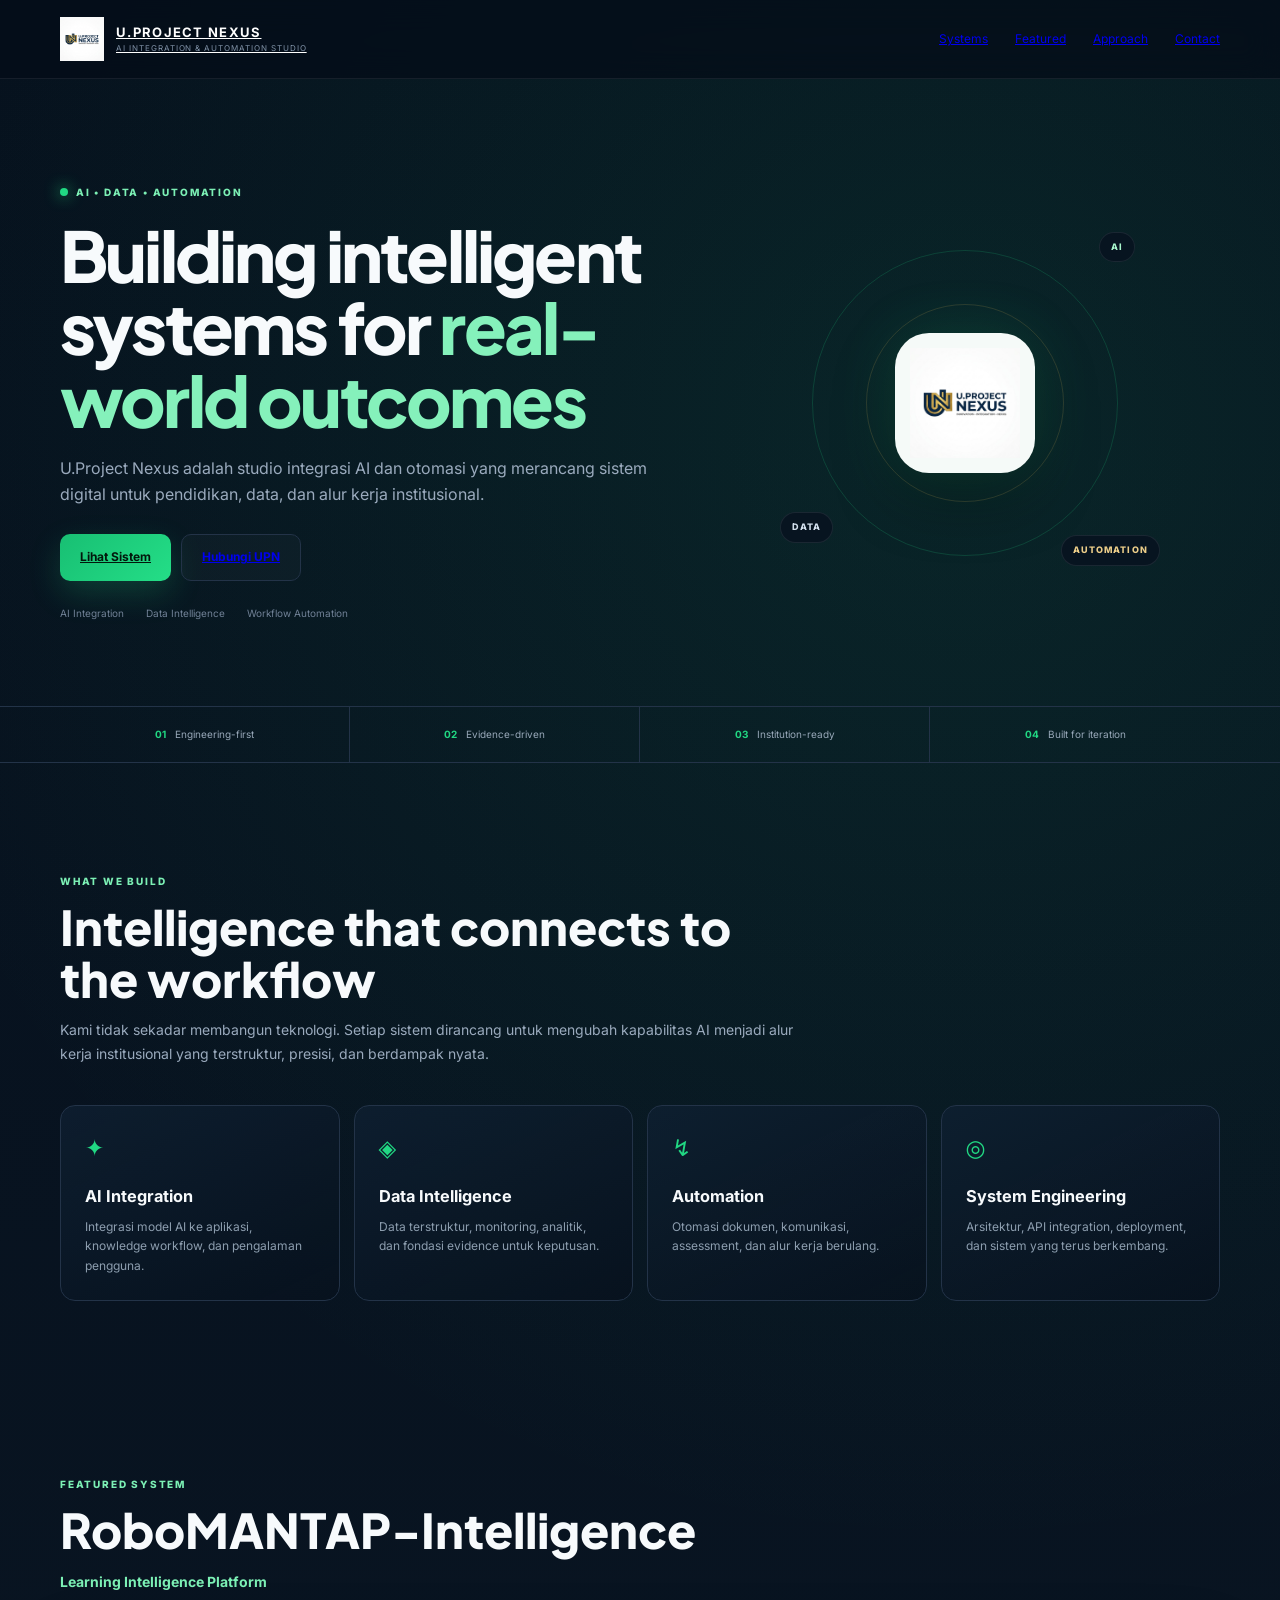
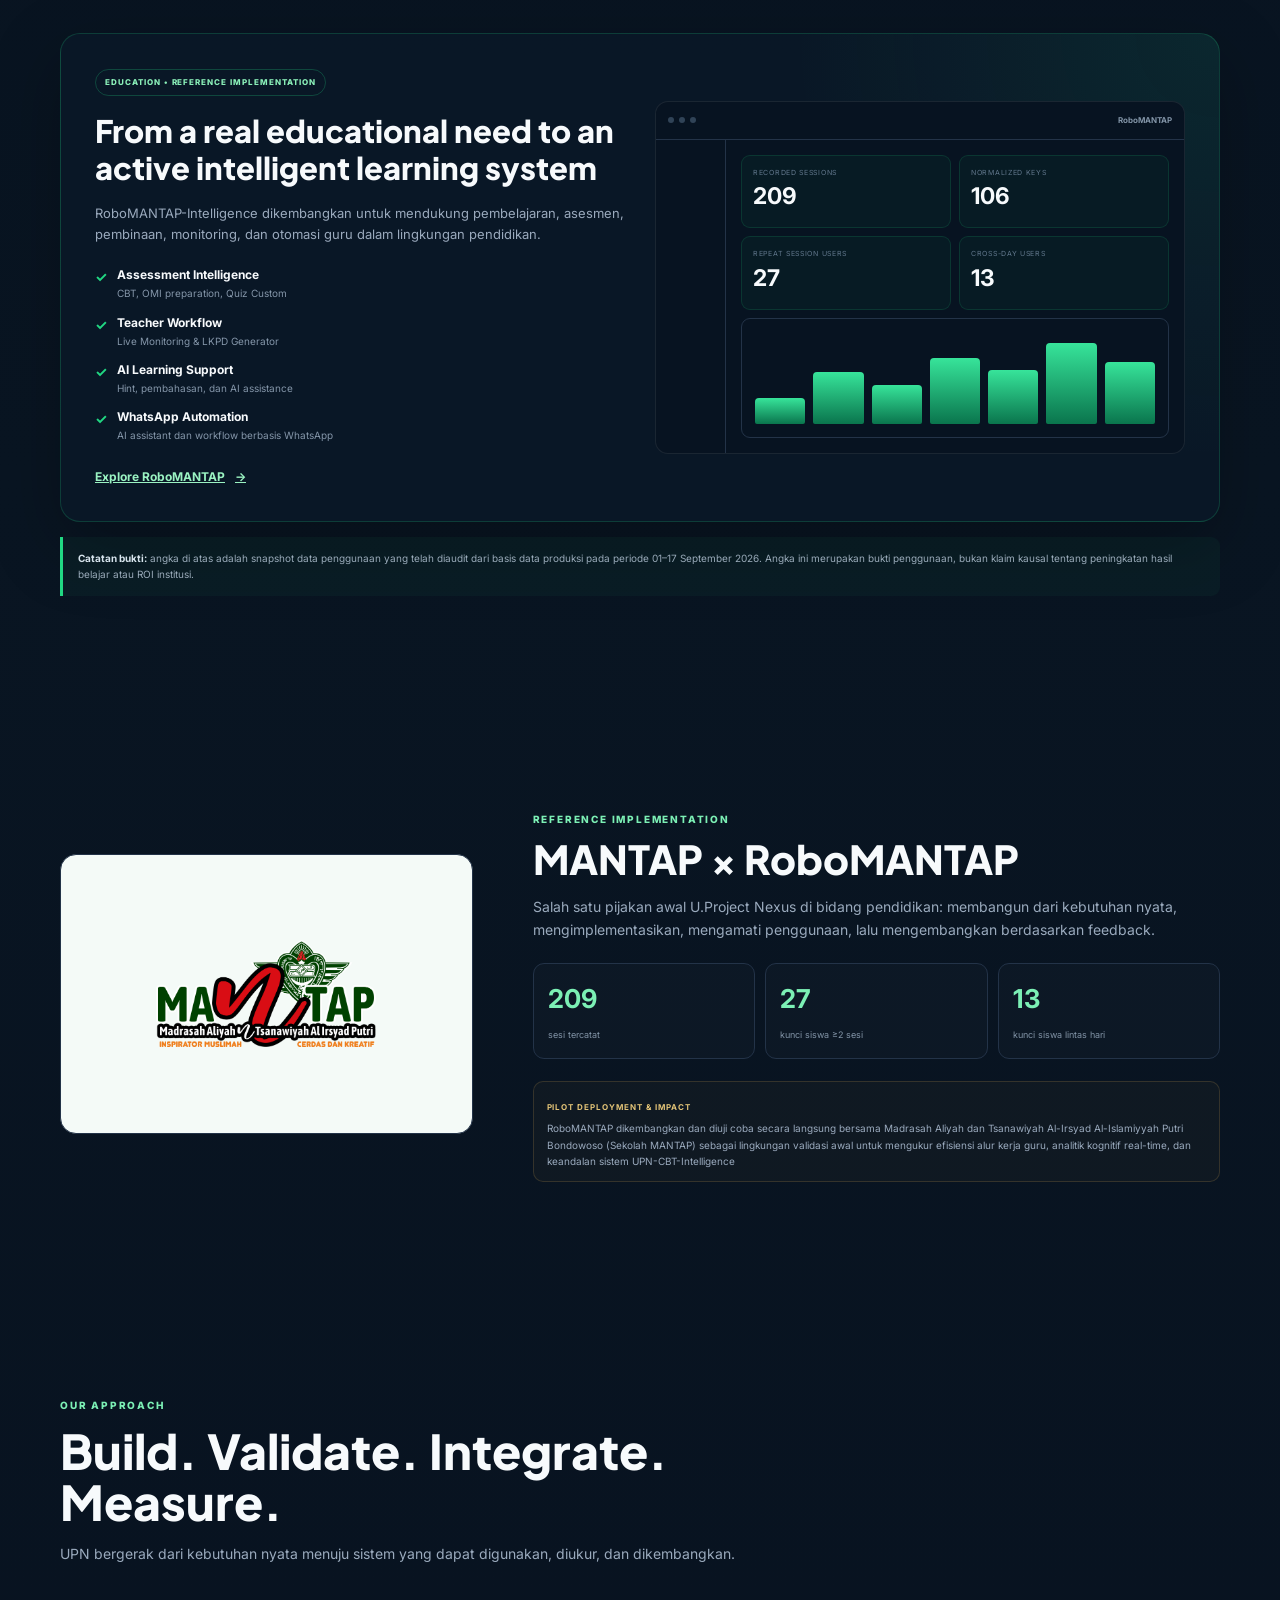
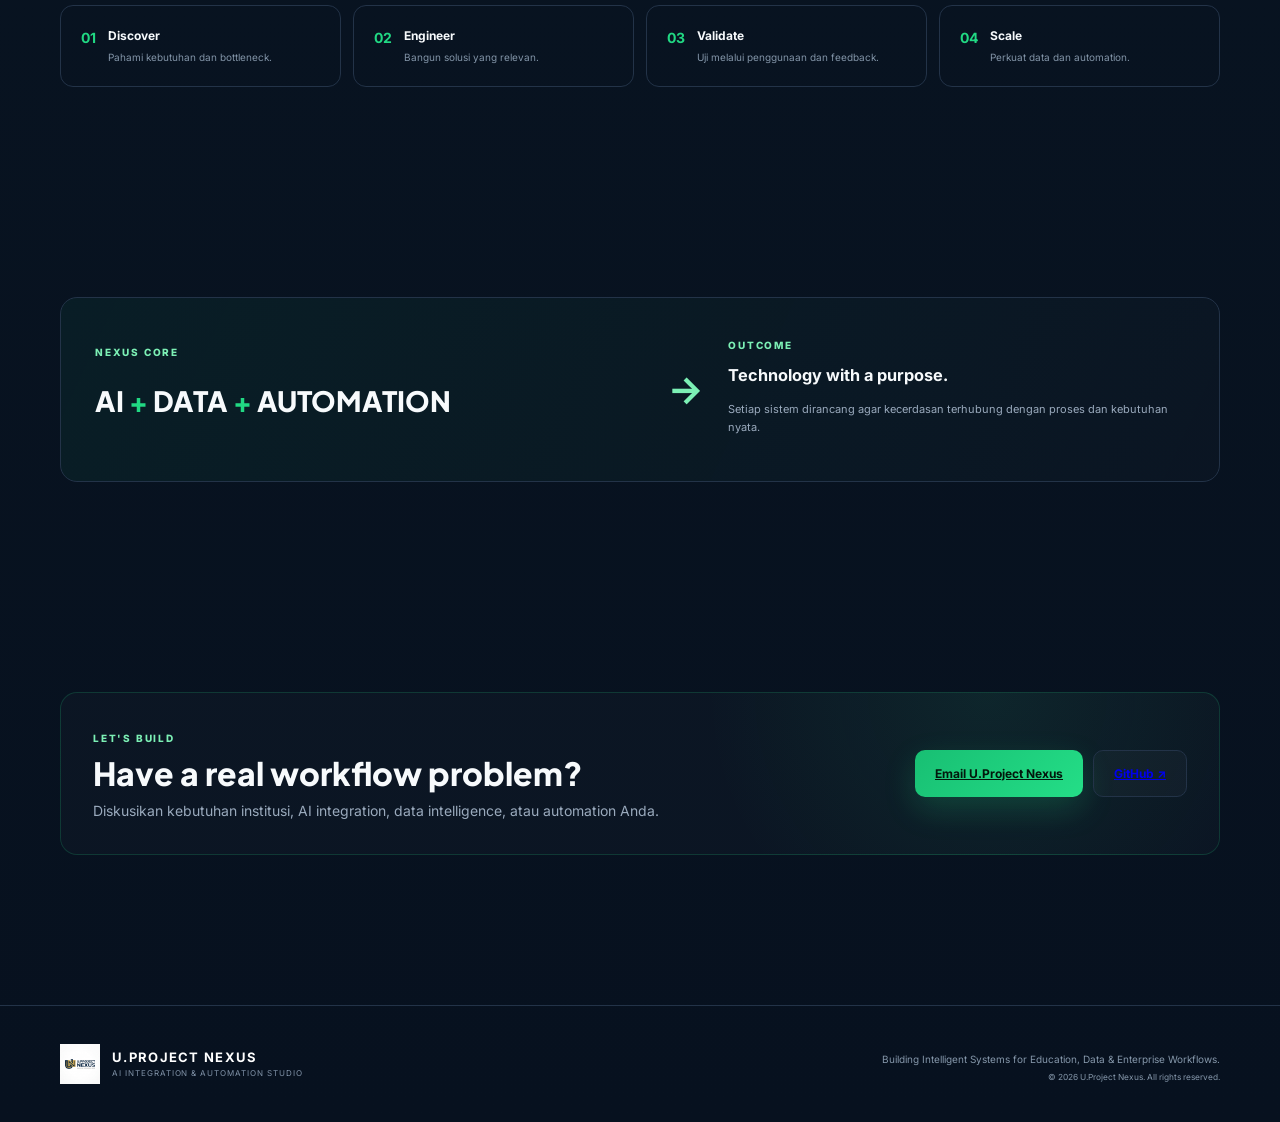
==== index.html @ 437f501f "Update index.html" ====
<!doctype html>
<html lang="id">
<head>
<meta charset="utf-8">
<meta name="viewport" content="width=device-width, initial-scale=1">
<meta name="theme-color" content="#07111f">
<meta name="description" content="U.Project Nexus — AI Integration & Automation Studio. Building Intelligent Systems for Education, Data & Enterprise Workflows.">
<title>U.Project Nexus — Intelligent Systems</title>
<link rel="icon" href="assets/nexus-logo.png">
<link rel="preconnect" href="https://fonts.googleapis.com">
<link rel="preconnect" href="https://fonts.gstatic.com" crossorigin>
<link href="https://fonts.googleapis.com/css2?family=Inter:wght@400;500;600;700;800&family=Plus+Jakarta+Sans:wght@700;800&display=swap" rel="stylesheet">
<link rel="stylesheet" href="style.css">
</head>
<body>
<div class="grid"></div>
<header>
  <div class="wrap nav-wrap">
    <a class="brand" href="#top">
      <img src="assets/nexus-logo.png" alt="U.Project Nexus">
      <span><b>U.PROJECT NEXUS</b><small>AI INTEGRATION & AUTOMATION STUDIO</small></span>
    </a>
    <nav id="nav">
      <a href="#systems">Systems</a><a href="#featured">Featured</a><a href="#approach">Approach</a><a href="#contact">Contact</a>
    </nav>
    <button class="menu" aria-label="Menu" aria-expanded="false">☰</button>
  </div>
</header>

<main id="top">
<section class="hero">
  <div class="wrap hero-grid">
    <div class="reveal">
      <div class="eyebrow"><i></i> AI • DATA • AUTOMATION</div>
      <h1>Building intelligent systems for <em>real-world outcomes</em></h1>
      <p>U.Project Nexus adalah studio integrasi AI dan otomasi yang merancang sistem digital untuk pendidikan, data, dan alur kerja institusional.</p>
      <div class="actions"><a class="btn primary" href="#featured">Lihat Sistem</a><a class="btn ghost" href="#contact">Hubungi UPN</a></div>
      <div class="proof"><span>AI Integration</span><span>Data Intelligence</span><span>Workflow Automation</span></div>
    </div>
    <div class="visual reveal d1">
      <div class="orb"><div class="ring r1"></div><div class="ring r2"></div><div class="core"><img src="assets/nexus-logo.png" alt="UPN"></div><span class="node ai">AI</span><span class="node data">DATA</span><span class="node auto">AUTOMATION</span></div>
    </div>
  </div>
</section>

<section class="trust"><div class="wrap trust-grid">
  <div><b>01</b><span>Engineering-first</span></div><div><b>02</b><span>Evidence-driven</span></div><div><b>03</b><span>Institution-ready</span></div><div><b>04</b><span>Built for iteration</span></div>
</div></section>

<section class="section" id="systems"><div class="wrap">
  <div class="heading reveal"><small>WHAT WE BUILD</small><h2>Intelligence that connects to the workflow</h2><p>Kami tidak sekadar membangun teknologi. Setiap sistem dirancang untuk mengubah kapabilitas AI menjadi alur kerja institusional yang terstruktur, presisi, dan berdampak nyata.</p></div>
  <div class="cards">
    <article class="card reveal"><span class="ico">✦</span><h3>AI Integration</h3><p>Integrasi model AI ke aplikasi, knowledge workflow, dan pengalaman pengguna.</p></article>
    <article class="card reveal d1"><span class="ico">◈</span><h3>Data Intelligence</h3><p>Data terstruktur, monitoring, analitik, dan fondasi evidence untuk keputusan.</p></article>
    <article class="card reveal d2"><span class="ico">↯</span><h3>Automation</h3><p>Otomasi dokumen, komunikasi, assessment, dan alur kerja berulang.</p></article>
    <article class="card reveal d3"><span class="ico">◎</span><h3>System Engineering</h3><p>Arsitektur, API integration, deployment, dan sistem yang terus berkembang.</p></article>
  </div>
</div></section>

<section class="section featured" id="featured"><div class="wrap">
  <div class="heading reveal"><small>FEATURED SYSTEM</small><h2>RoboMANTAP-Intelligence</h2><p class="tag">Learning Intelligence Platform</p></div>
  <div class="feature-panel reveal">
    <div>
      <span class="badge">EDUCATION • REFERENCE IMPLEMENTATION</span>
      <h3>From a real educational need to an active intelligent learning system</h3>
      <p>RoboMANTAP-Intelligence dikembangkan untuk mendukung pembelajaran, asesmen, pembinaan, monitoring, dan otomasi guru dalam lingkungan pendidikan.</p>
      <div class="features">
        <div><b>✓</b><span><strong>Assessment Intelligence</strong><small>CBT, OMI preparation, Quiz Custom</small></span></div>
        <div><b>✓</b><span><strong>Teacher Workflow</strong><small>Live Monitoring & LKPD Generator</small></span></div>
        <div><b>✓</b><span><strong>AI Learning Support</strong><small>Hint, pembahasan, dan AI assistance</small></span></div>
        <div><b>✓</b><span><strong>WhatsApp Automation</strong><small>AI assistant dan workflow berbasis WhatsApp</small></span></div>
      </div>
      <a class="text-link" href="https://robomantap-intelligence.streamlit.app/" target="_blank" rel="noopener">Explore RoboMANTAP <span>→</span></a>
    </div>
    <div class="mock">
      <div class="m-top"><span></span><span></span><span></span><b>RoboMANTAP</b></div>
      <div class="m-body"><aside></aside><div class="m-main">
        <div class="m-row"><div><small>RECORDED SESSIONS</small><b>209</b></div><div><small>NORMALIZED KEYS</small><b>106</b></div></div>
        <div class="m-row"><div><small>REPEAT SESSION USERS</small><b>27</b></div><div><small>CROSS-DAY USERS</small><b>13</b></div></div>
        <div class="chart"><i style="height:28%"></i><i style="height:56%"></i><i style="height:42%"></i><i style="height:72%"></i><i style="height:59%"></i><i style="height:88%"></i><i style="height:67%"></i></div>
      </div></div>
    </div>
  </div>
  <div class="note reveal"><b>Catatan bukti:</b> angka di atas adalah snapshot data penggunaan yang telah diaudit dari basis data produksi pada periode 01–17 September 2026. Angka ini merupakan bukti penggunaan, bukan klaim kausal tentang peningkatan hasil belajar atau ROI institusi.</div>
</div></section>

<section class="section case" id="case"><div class="wrap case-grid">
  <div class="mantap-logo reveal"><img src="assets/mantap-logo.png" alt="MANTAP"></div>
  <div class="reveal d1"><small class="kicker">REFERENCE IMPLEMENTATION</small><h2>MANTAP × RoboMANTAP</h2>
    <p>Salah satu pijakan awal U.Project Nexus di bidang pendidikan: membangun dari kebutuhan nyata, mengimplementasikan, mengamati penggunaan, lalu mengembangkan berdasarkan feedback.</p>
    <div class="metrics"><div><b>209</b><span>sesi tercatat</span></div><div><b>27</b><span>kunci siswa ≥2 sesi</span></div><div><b>13</b><span>kunci siswa lintas hari</span></div></div>
    <div class="caveat"><b>PILOT DEPLOYMENT & IMPACT</b><p>RoboMANTAP dikembangkan dan diuji coba secara langsung bersama Madrasah Aliyah dan Tsanawiyah Al-Irsyad Al-Islamiyyah Putri Bondowoso (Sekolah MANTAP) sebagai lingkungan validasi awal untuk mengukur efisiensi alur kerja guru, analitik kognitif real-time, dan keandalan sistem UPN-CBT-Intelligence</p></div>
  </div>
</div></section>

<section class="section" id="approach"><div class="wrap">
  <div class="heading reveal"><small>OUR APPROACH</small><h2>Build. Validate. Integrate. Measure.</h2><p>UPN bergerak dari kebutuhan nyata menuju sistem yang dapat digunakan, diukur, dan dikembangkan.</p></div>
  <div class="steps"><div class="step reveal"><b>01</b><span><strong>Discover</strong><small>Pahami kebutuhan dan bottleneck.</small></span></div><div class="step reveal d1"><b>02</b><span><strong>Engineer</strong><small>Bangun solusi yang relevan.</small></span></div><div class="step reveal d2"><b>03</b><span><strong>Validate</strong><small>Uji melalui penggunaan dan feedback.</small></span></div><div class="step reveal d3"><b>04</b><span><strong>Scale</strong><small>Perkuat data dan automation.</small></span></div></div>
</div></section>

<section class="section philosophy"><div class="wrap manifesto reveal">
  <div><small>NEXUS CORE</small><h2>AI <span>+</span> DATA <span>+</span> AUTOMATION</h2></div><strong>→</strong><div><small>OUTCOME</small><h3>Technology with a purpose.</h3><p>Setiap sistem dirancang agar kecerdasan terhubung dengan proses dan kebutuhan nyata.</p></div>
</div></section>

<section class="section contact" id="contact"><div class="wrap contact-panel reveal">
  <div><small>LET'S BUILD</small><h2>Have a real workflow problem?</h2><p>Diskusikan kebutuhan institusi, AI integration, data intelligence, atau automation Anda.</p></div>
  <div class="actions"><a class="btn primary" href="mailto:hello@uprojectnexus.com">Email U.Project Nexus</a><a class="btn ghost" href="https://github.com/uproject-nexus" target="_blank" rel="noopener">GitHub ↗</a></div>
</div></section>
</main>

<footer><div class="wrap foot"><div class="brand"><img src="assets/nexus-logo.png" alt="UPN"><span><b>U.PROJECT NEXUS</b><small>AI INTEGRATION & AUTOMATION STUDIO</small></span></div><div><p>Building Intelligent Systems for Education, Data & Enterprise Workflows.</p><small>© 2026 U.Project Nexus. All rights reserved.</small></div></div></footer>
<script src="script.js"></script>
</body>
</html>
---- style.css ----
:root{--bg:#07111f;--panel:#0d1b2b;--line:#233348;--text:#f7fafc;--muted:#9aaabd;--green:#21d883;--green2:#7cf0b5;--gold:#d7ad53}*{box-sizing:border-box}html{scroll-behavior:smooth}body{margin:0;background:radial-gradient(circle at 75% 10%,rgba(33,216,131,.1),transparent 28%),linear-gradient(#06101d,#091522 48%,#07111f);color:var(--text);font:14px Inter,system-ui,sans-serif;line-height:1.65}.grid{position:fixed;inset:0;pointer-events:none;opacity:.11;background-image:linear-gradient(rgba(255,255,255,.05) 1px,transparent 1px),linear-gradient(90deg,rgba(255,255,255,.05) 1px,transparent 1px);background-size:42px 42px;mask-image:linear-gradient(#000,transparent 90%);z-index:-1}.wrap{width:min(1160px,92%);margin:auto}.site-header,header{position:sticky;top:0;z-index:20;background:rgba(5,13,24,.75);backdrop-filter:blur(16px);border-bottom:1px solid rgba(255,255,255,.07)}.nav-wrap{height:78px;display:flex;align-items:center;justify-content:space-between}.brand{display:flex;align-items:center;gap:12px;color:#fff}.brand img{width:44px;height:44px;object-fit:contain}.brand span{display:flex;flex-direction:column;line-height:1}.brand b{font-size:13px;letter-spacing:.1em}.brand small{font-size:8px;letter-spacing:.12em;color:#8092a7;margin-top:5px}.nav-wrap nav{display:flex;gap:27px;font-size:12px;color:#bac6d3}.nav-wrap nav a:hover{color:#fff}.menu{display:none;background:none;border:0;color:#fff;font-size:23px}.hero{padding:105px 0 85px}.hero-grid{display:grid;grid-template-columns:1.08fr .92fr;gap:50px;align-items:center}.eyebrow,.heading small,.kicker,.manifesto small,.contact small{color:var(--green2);font-size:10px;font-weight:800;letter-spacing:.18em}.eyebrow{display:flex;align-items:center;gap:8px}.eyebrow i{width:8px;height:8px;border-radius:50%;background:var(--green);box-shadow:0 0 15px var(--green);animation:pulse 1.7s infinite}.hero h1{font:800 clamp(44px,6vw,70px)/1.04 "Plus Jakarta Sans",Inter,sans-serif;letter-spacing:-.04em;margin:18px 0}.hero h1 em{font-style:normal;color:#85f1bb}.hero p{max-width:650px;color:var(--muted);font-size:16px}.actions{display:flex;gap:10px;flex-wrap:wrap;margin-top:26px}.btn{min-height:47px;padding:0 20px;border-radius:10px;display:inline-flex;align-items:center;justify-content:center;font-weight:700;font-size:12px;transition:.22s}.primary{background:linear-gradient(135deg,#18bf73,#24de87);color:#03170c;box-shadow:0 12px 32px rgba(33,216,131,.2)}.primary:hover{transform:translateY(-2px)}.ghost{border:1px solid var(--line);background:rgba(255,255,255,.025)}.ghost:hover{background:rgba(255,255,255,.07)}.proof{display:flex;gap:22px;color:#708196;font-size:10px;margin-top:24px;flex-wrap:wrap}.visual{min-height:390px;display:grid;place-items:center}.orb{width:390px;height:390px;position:relative;display:grid;place-items:center}.ring{position:absolute;border:1px solid rgba(33,216,131,.18);border-radius:50%}.r1{inset:42px;animation:spin 23s linear infinite}.r2{inset:96px;border-color:rgba(215,173,83,.17);animation:spin 31s linear infinite reverse}.core{width:140px;height:140px;border-radius:34px;background:#f5faf8;display:grid;place-items:center;box-shadow:0 0 55px rgba(33,216,131,.17),0 25px 60px rgba(0,0,0,.35)}.core img{width:110px;height:110px;object-fit:contain}.node{position:absolute;padding:7px 11px;border-radius:999px;background:rgba(8,20,33,.93);border:1px solid rgba(255,255,255,.08);font-size:9px;font-weight:800;letter-spacing:.12em}.ai{top:24px;right:25px;color:#a6f4ca}.data{left:10px;bottom:55px;color:#d1deeb}.auto{right:0;bottom:32px;color:#ebcd89}.trust{border-top:1px solid var(--line);border-bottom:1px solid var(--line)}.trust-grid{display:grid;grid-template-columns:repeat(4,1fr)}.trust-grid>div{display:flex;justify-content:center;gap:9px;padding:19px 6px;border-right:1px solid var(--line);font-size:10px;color:#98a8b9}.trust-grid>div:last-child{border-right:0}.trust-grid b{color:var(--green)}.section{padding:105px 0}.heading{max-width:750px;margin-bottom:40px}.heading h2{font:800 clamp(32px,4vw,48px)/1.08 "Plus Jakarta Sans",Inter;margin:10px 0}.heading p{color:var(--muted)}.cards{display:grid;grid-template-columns:repeat(4,1fr);gap:14px}.card{padding:24px;border:1px solid var(--line);border-radius:15px;background:linear-gradient(155deg,rgba(15,32,50,.8),rgba(7,17,29,.75));transition:.25s}.card:hover{transform:translateY(-5px);border-color:rgba(33,216,131,.28);box-shadow:0 18px 50px rgba(0,0,0,.22)}.ico{font-size:23px;color:var(--green)}.card h3{margin:15px 0 7px}.card p{margin:0;color:#8d9eaf;font-size:12px}.featured{padding-top:65px}.tag{color:var(--green2)!important;font-weight:700}.feature-panel{display:grid;grid-template-columns:1fr 1fr;gap:30px;align-items:center;padding:34px;border-radius:20px;border:1px solid rgba(33,216,131,.2);background:radial-gradient(circle at 100% 0,rgba(33,216,131,.09),transparent 34%),rgba(10,24,39,.9);box-shadow:0 24px 70px rgba(0,0,0,.25)}.badge{display:inline-block;color:#8af0b9;font-size:8px;font-weight:800;letter-spacing:.12em;border:1px solid rgba(33,216,131,.25);padding:6px 9px;border-radius:999px}.feature-panel h3{font:800 31px/1.2 "Plus Jakarta Sans";margin:16px 0}.feature-panel p{color:var(--muted);font-size:13px}.features{display:grid;gap:11px;margin:20px 0}.features>div{display:flex;gap:10px}.features>div>b{color:var(--green)}.features strong,.features small{display:block}.features strong{font-size:12px}.features small{font-size:10px;color:#8496a9}.text-link{color:#9af3c2;font-weight:700;font-size:12px;display:inline-flex;gap:10px}.mock{border:1px solid rgba(255,255,255,.08);border-radius:13px;overflow:hidden;background:#071321}.m-top{height:38px;border-bottom:1px solid var(--line);display:flex;align-items:center;gap:5px;padding:0 12px;color:#8395a8;font-size:8px}.m-top span{width:6px;height:6px;border-radius:50%;background:#304357}.m-top b{margin-left:auto}.m-body{display:grid;grid-template-columns:70px 1fr;min-height:290px}.m-body aside{border-right:1px solid var(--line)}.m-main{padding:15px}.m-row{display:grid;grid-template-columns:1fr 1fr;gap:8px;margin-bottom:8px}.m-row>div{padding:11px;border:1px solid rgba(33,216,131,.14);background:rgba(33,216,131,.04);border-radius:9px}.m-row small{display:block;color:#61778c;font-size:7px;letter-spacing:.1em}.m-row b{display:block;font-size:23px}.chart{height:120px;padding:13px;display:flex;gap:8px;align-items:end;border:1px solid var(--line);border-radius:9px}.chart i{display:block;flex:1;background:linear-gradient(#37e49a,#0a754d);border-radius:4px 4px 2px 2px}.note{margin-top:15px;border-left:3px solid var(--green);padding:13px 15px;background:rgba(33,216,131,.04);border-radius:0 9px 9px 0;color:#9aabba;font-size:10px}.note b{color:#d7e4ed}.case-grid{display:grid;grid-template-columns:.75fr 1.25fr;gap:60px;align-items:center}.mantap-logo{min-height:280px;display:grid;place-items:center;padding:25px;border:1px solid var(--line);border-radius:16px;background:#f4faf7}.mantap-logo img{width:220px;max-width:90%;object-fit:contain}.case h2{font:800 40px/1.1 "Plus Jakarta Sans";margin:8px 0}.case p{color:var(--muted)}.metrics{display:grid;grid-template-columns:repeat(3,1fr);gap:10px;margin:22px 0}.metrics div{padding:14px;border:1px solid var(--line);border-radius:11px;background:rgba(255,255,255,.02)}.metrics b{display:block;color:var(--green2);font-size:26px}.metrics span{color:#8294a7;font-size:9px}.caveat{padding:11px 13px;border:1px solid rgba(215,173,83,.18);border-radius:10px;background:rgba(215,173,83,.035)}.caveat b{font-size:8px;letter-spacing:.12em;color:#e3c477}.caveat p{font-size:10px;margin:4px 0 0}.steps{display:grid;grid-template-columns:repeat(4,1fr);gap:12px}.step{display:flex;gap:12px;padding:20px;border:1px solid var(--line);border-radius:13px}.step>b{color:var(--green)}.step strong,.step small{display:block}.step strong{font-size:12px}.step small{color:#8294a7;font-size:10px;margin-top:3px}.manifesto{display:grid;grid-template-columns:1.2fr auto 1fr;gap:25px;align-items:center;padding:34px;border:1px solid var(--line);border-radius:17px;background:linear-gradient(115deg,rgba(33,216,131,.06),rgba(255,255,255,.015))}.manifesto h2{font:800 28px/1.1 "Plus Jakarta Sans"}.manifesto h2 span{color:var(--green)}.manifesto>strong{font-size:38px;color:var(--green2)}.manifesto h3{margin:7px 0}.manifesto p{color:var(--muted);font-size:11px}.contact-panel{display:flex;align-items:center;justify-content:space-between;gap:25px;padding:32px;border:1px solid rgba(33,216,131,.18);border-radius:17px;background:radial-gradient(circle at 80% 0,rgba(33,216,131,.08),transparent 30%),rgba(255,255,255,.02)}.contact-panel h2{font:800 32px/1.1 "Plus Jakarta Sans";margin:8px 0}.contact-panel p{color:var(--muted);margin:0}.contact-panel .actions{margin:0}footer{border-top:1px solid var(--line);padding:38px 0;margin-top:45px}.foot{display:flex;justify-content:space-between;gap:25px;align-items:end}.foot>div:last-child{text-align:right;color:#8597aa;font-size:10px}.foot p{margin:0}.foot .brand img{width:40px;height:40px}.reveal{opacity:0;transform:translateY(17px);transition:.7s}.reveal.show{opacity:1;transform:none}.d1{transition-delay:.08s}.d2{transition-delay:.16s}.d3{transition-delay:.24s}@keyframes pulse{50%{opacity:.4;transform:scale(.86)}}@keyframes spin{to{transform:rotate(360deg)}}@media(max-width:950px){.hero-grid,.feature-panel,.case-grid{grid-template-columns:1fr}.visual{min-height:330px}.cards,.steps{grid-template-columns:repeat(2,1fr)}.feature-panel{padding:25px}.contact-panel{display:block}.contact-panel .actions{margin-top:20px}.manifesto{grid-template-columns:1fr}.manifesto>strong{display:none}}@media(max-width:700px){.nav-wrap nav{display:none;position:absolute;top:77px;left:4%;right:4%;padding:14px;flex-direction:column;background:#07111f;border:1px solid var(--line);border-radius:12px}.nav-wrap nav.open{display:flex}.menu{display:block}.hero{padding:75px 0 55px}.hero h1{font-size:43px}.hero p{font-size:14px}.orb{width:300px;height:300px}.core{width:110px;height:110px}.core img{width:88px;height:88px}.r1{inset:28px}.r2{inset:66px}.ai{top:5px;right:0}.data{left:0;bottom:24px}.auto{right:0;bottom:8px}.trust-grid{grid-template-columns:1fr 1fr}.cards,.steps,.metrics{grid-template-columns:1fr}.section{padding:80px 0}.mantap-logo{min-height:220px}.case h2{font-size:34px}.contact-panel h2{font-size:29px}.foot{display:block}.foot>div:last-child{text-align:left;margin-top:20px}}
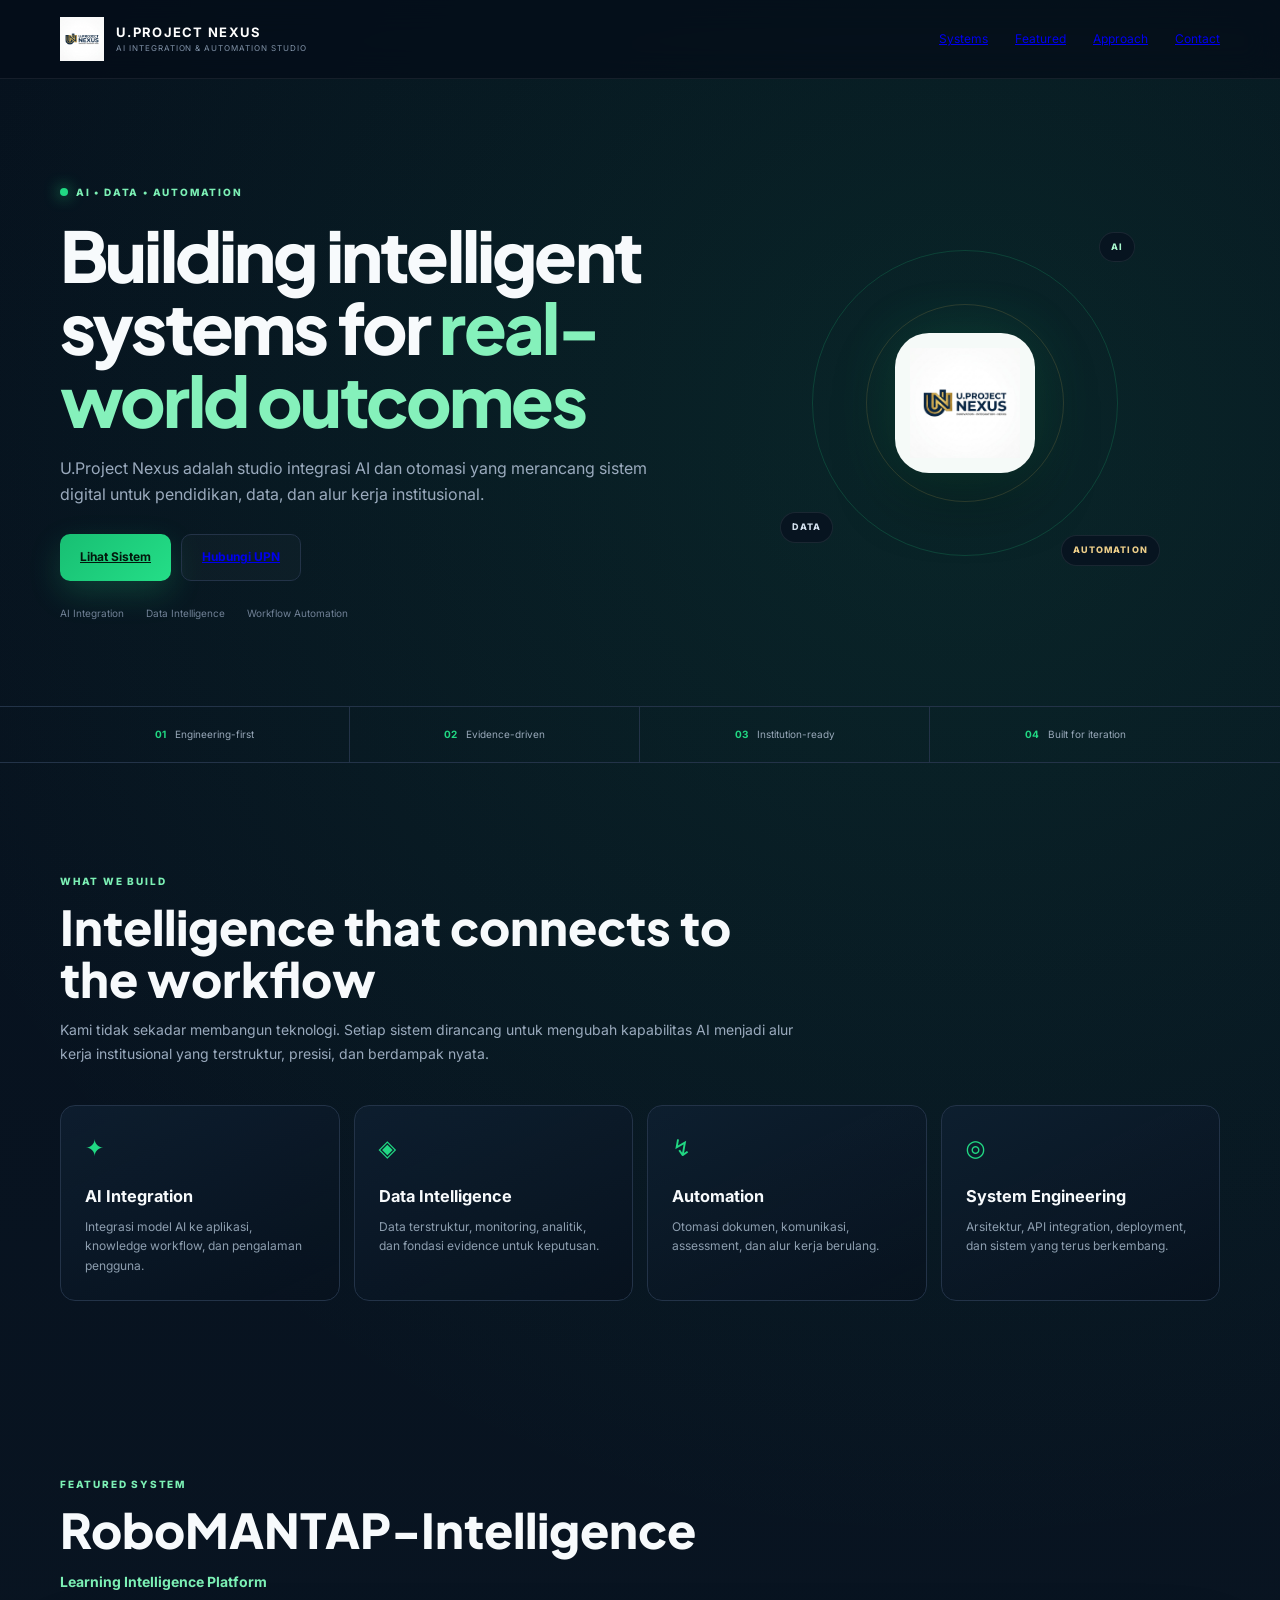
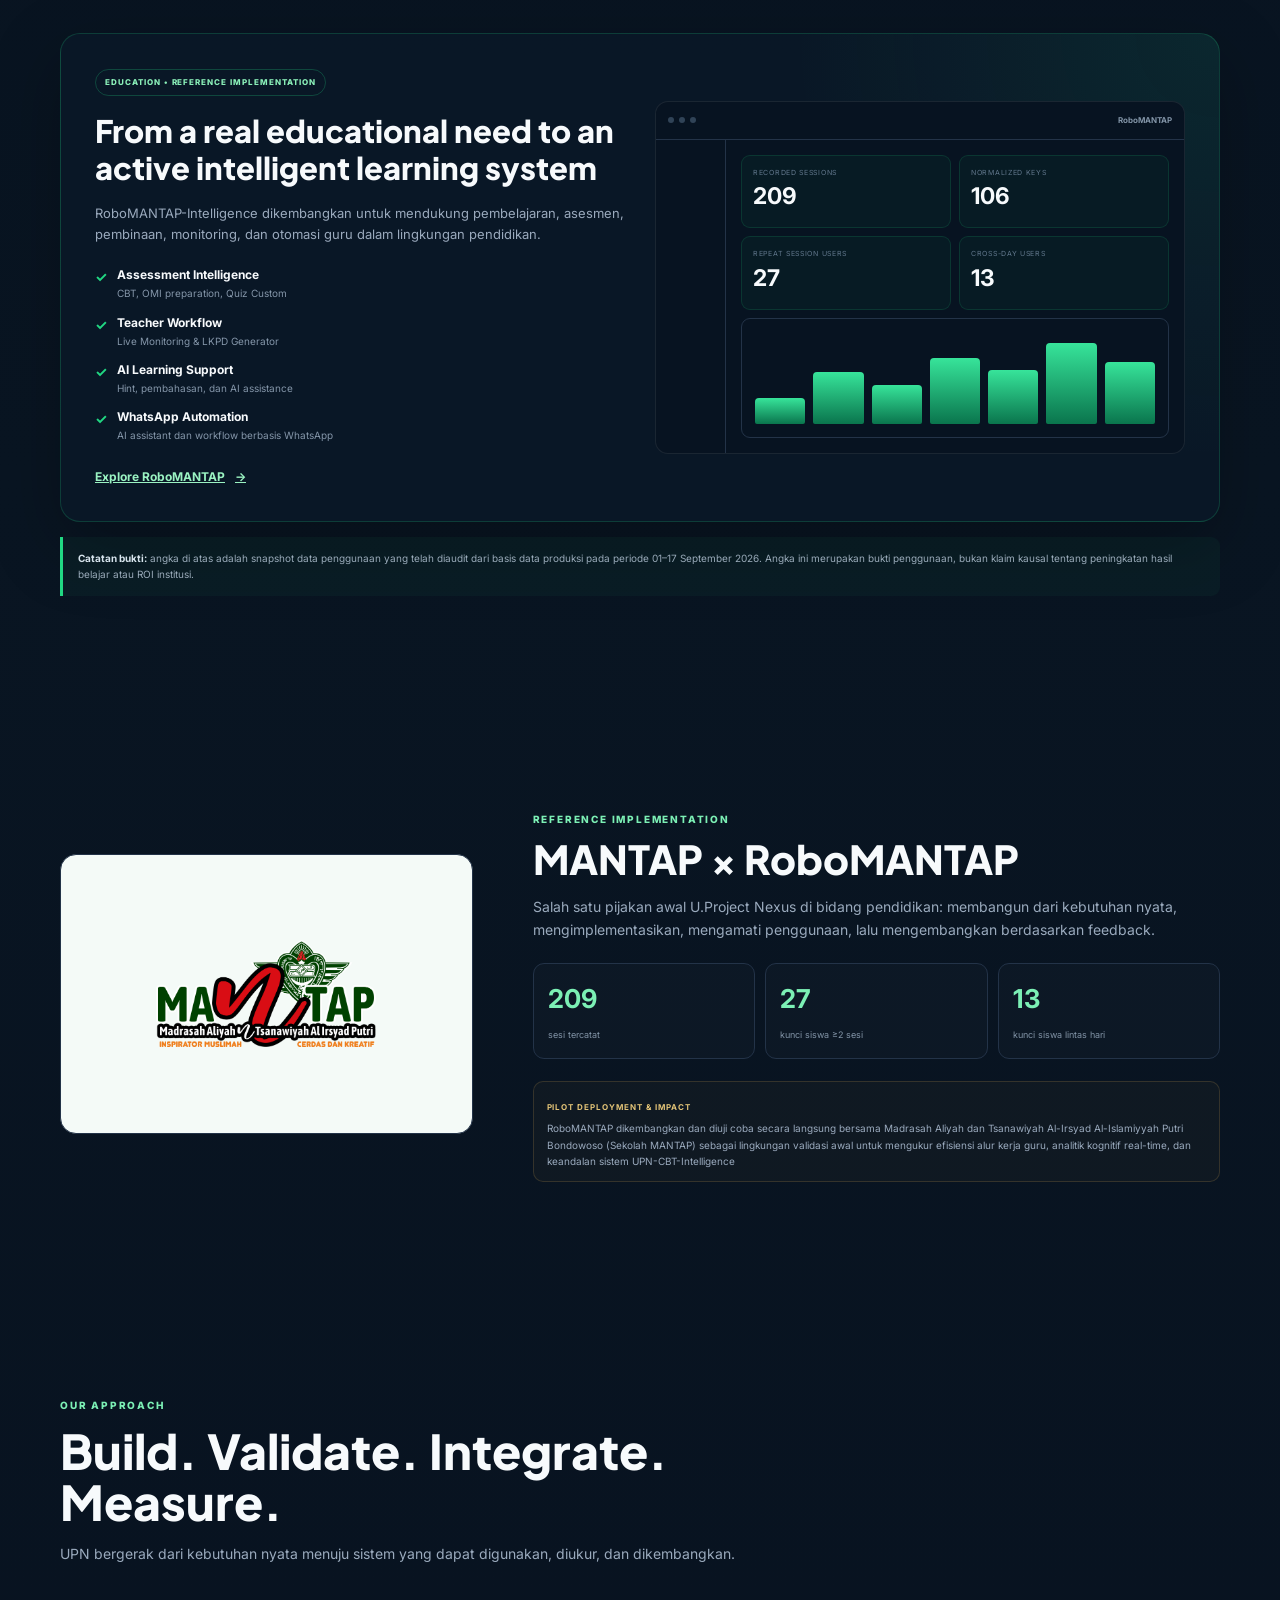
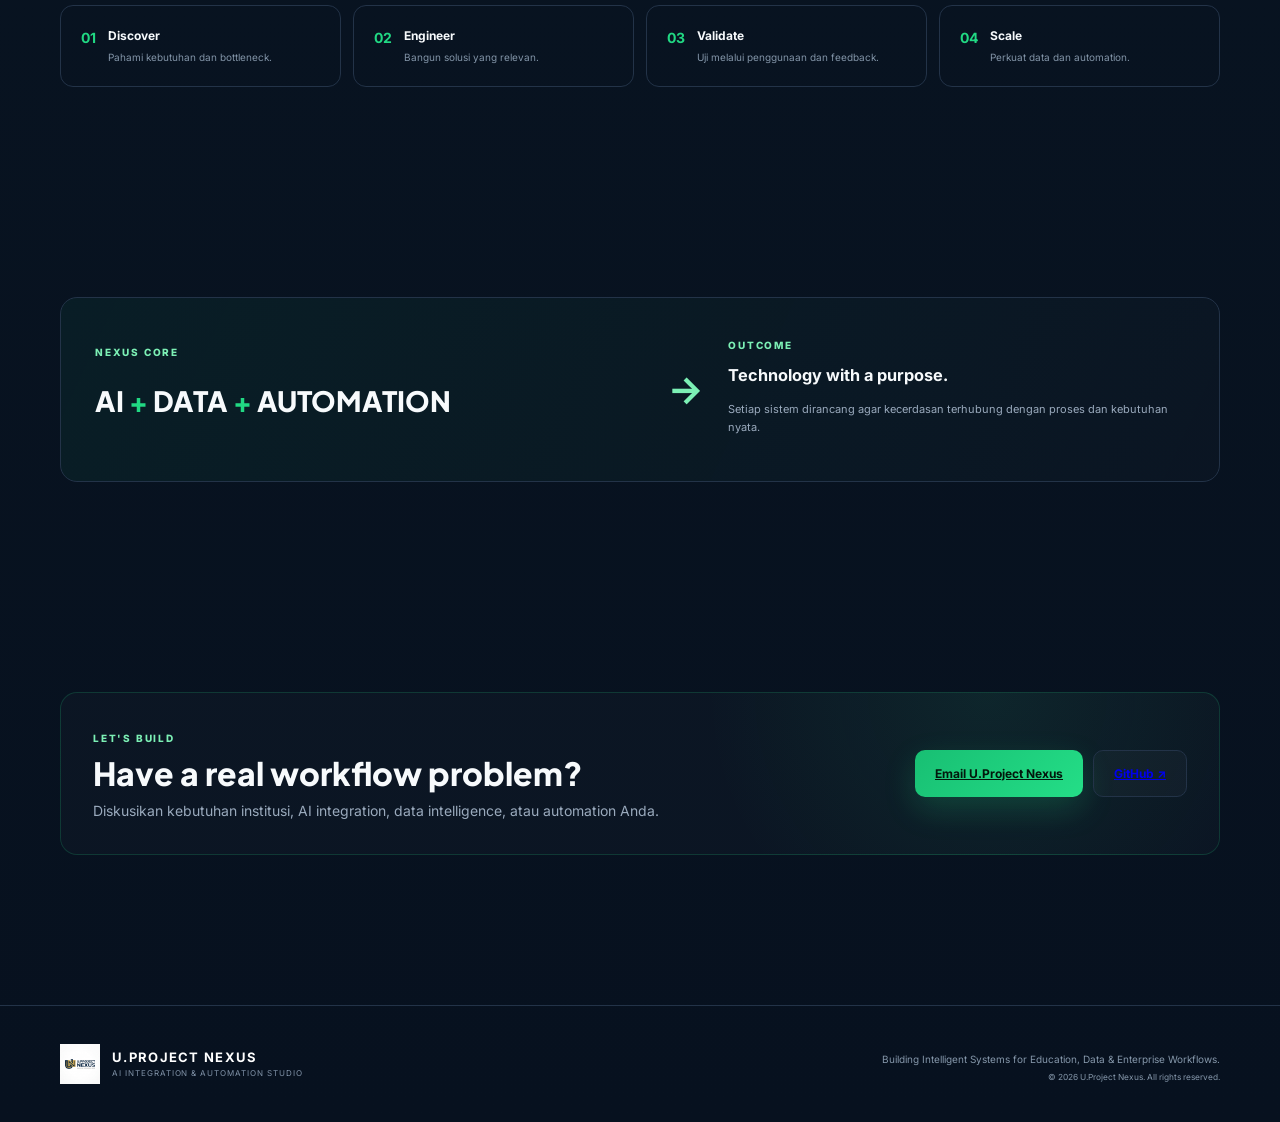
==== commit 620d35e8: "Update index.html" ====
--- a/index.html
+++ b/index.html
@@ -16,7 +16,7 @@
 <div class="grid"></div>
 <header>
   <div class="wrap nav-wrap">
-    <a class="brand" href="#top">
+    <a class="brand" href="#top" style="text-decoration: none;">
       <img src="assets/nexus-logo.png" alt="U.Project Nexus">
       <span><b>U.PROJECT NEXUS</b><small>AI INTEGRATION & AUTOMATION STUDIO</small></span>
     </a>
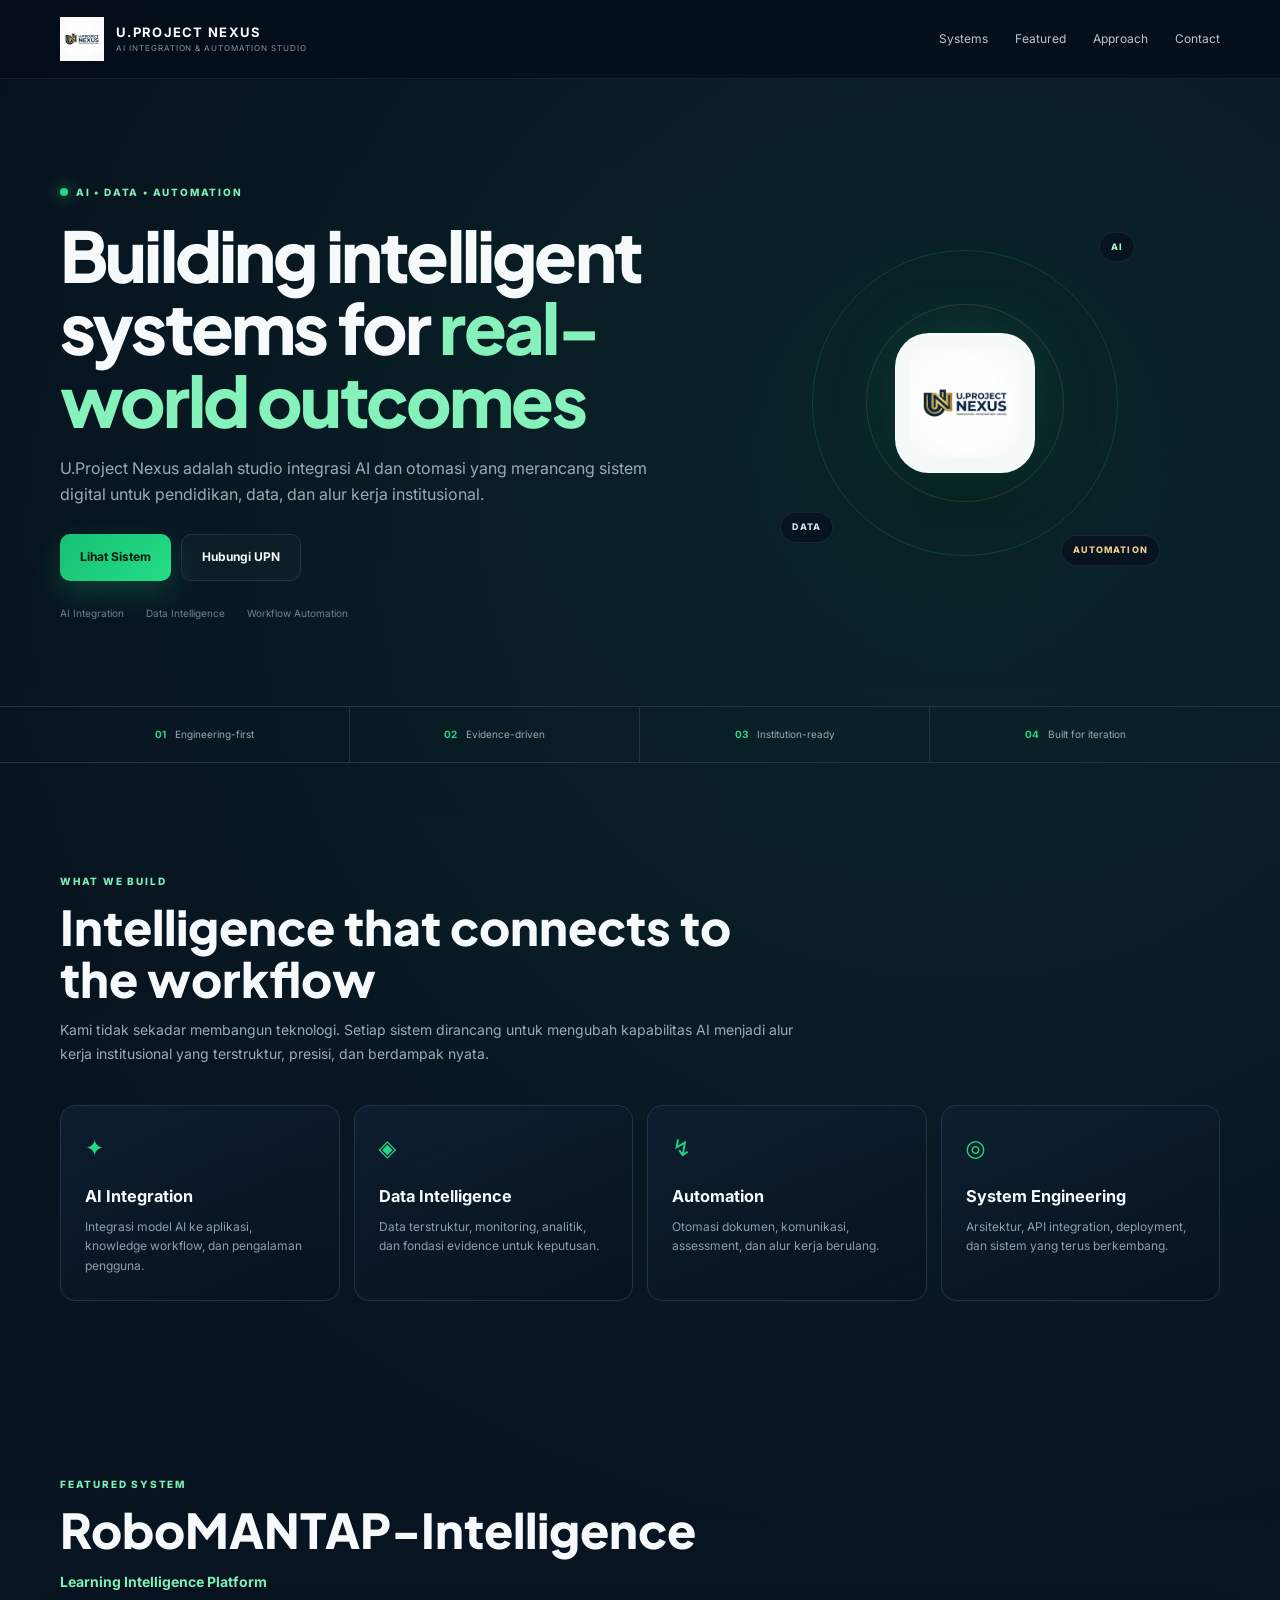
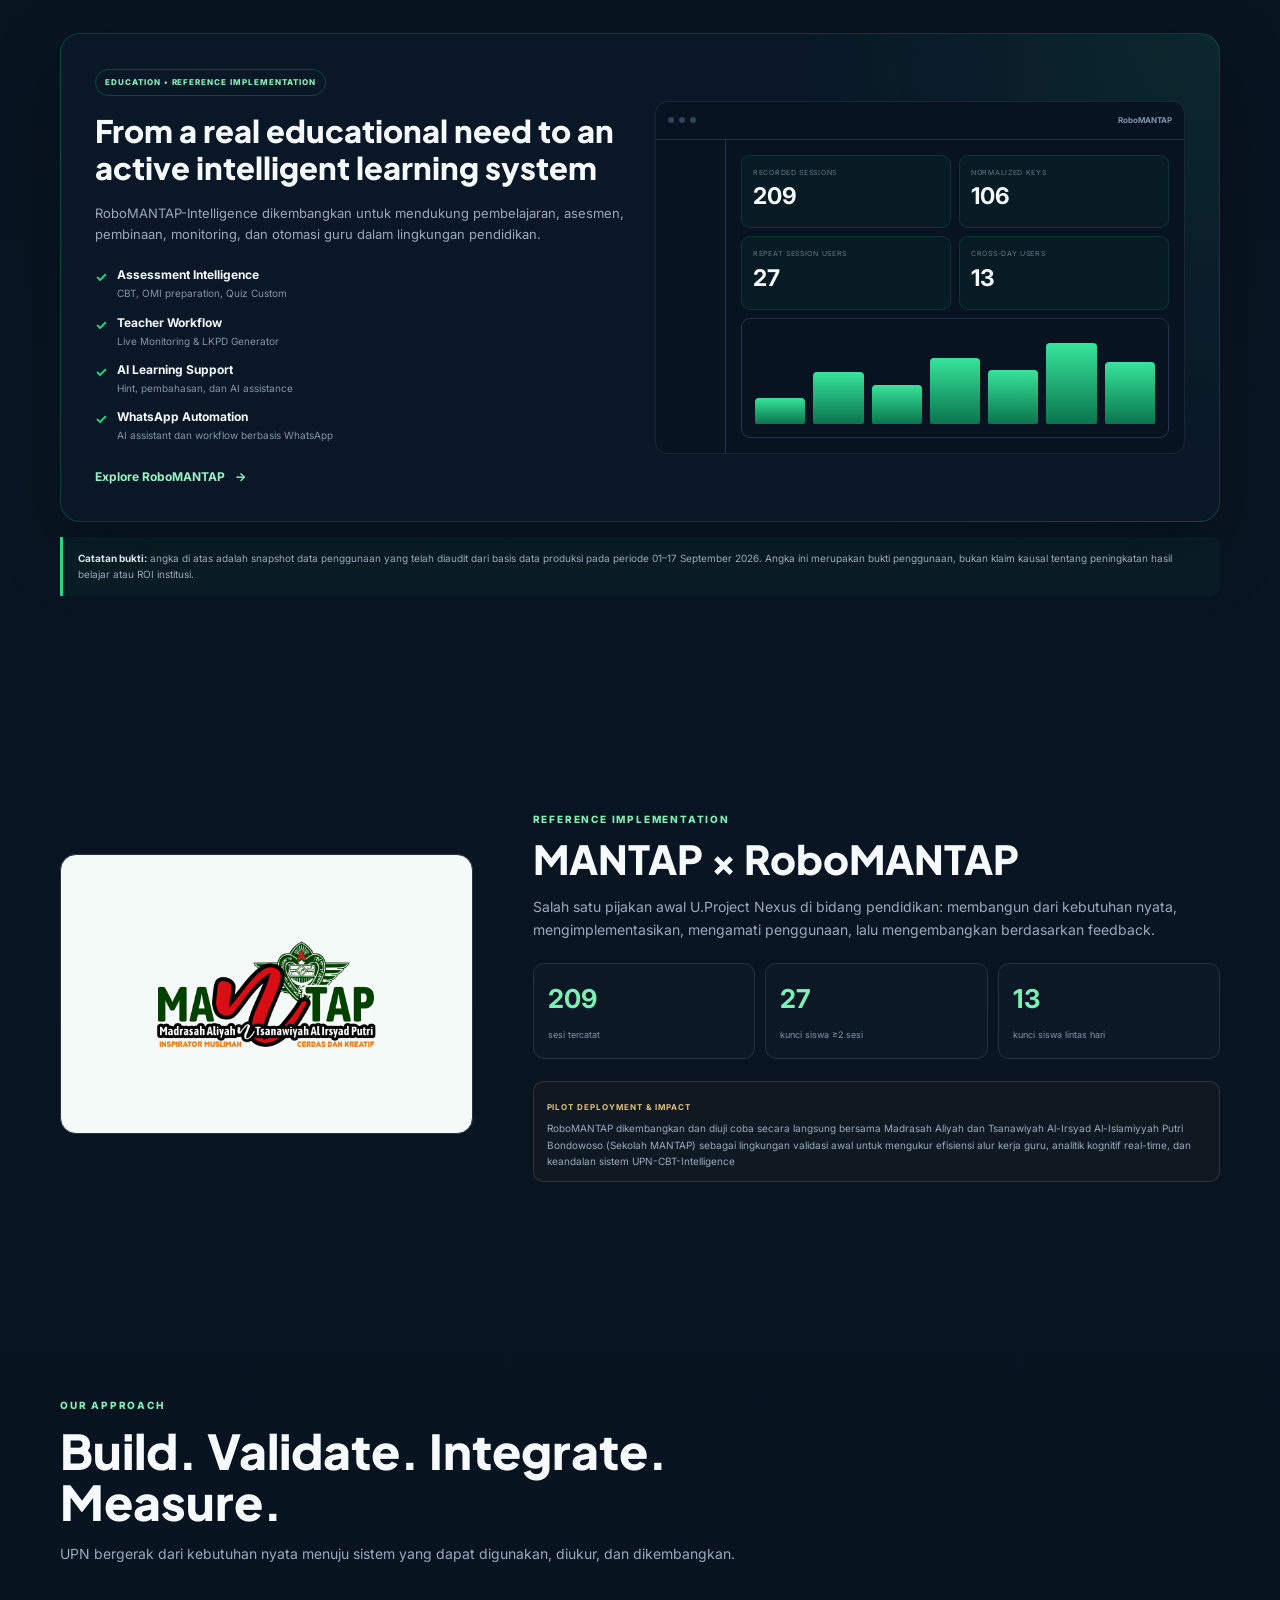
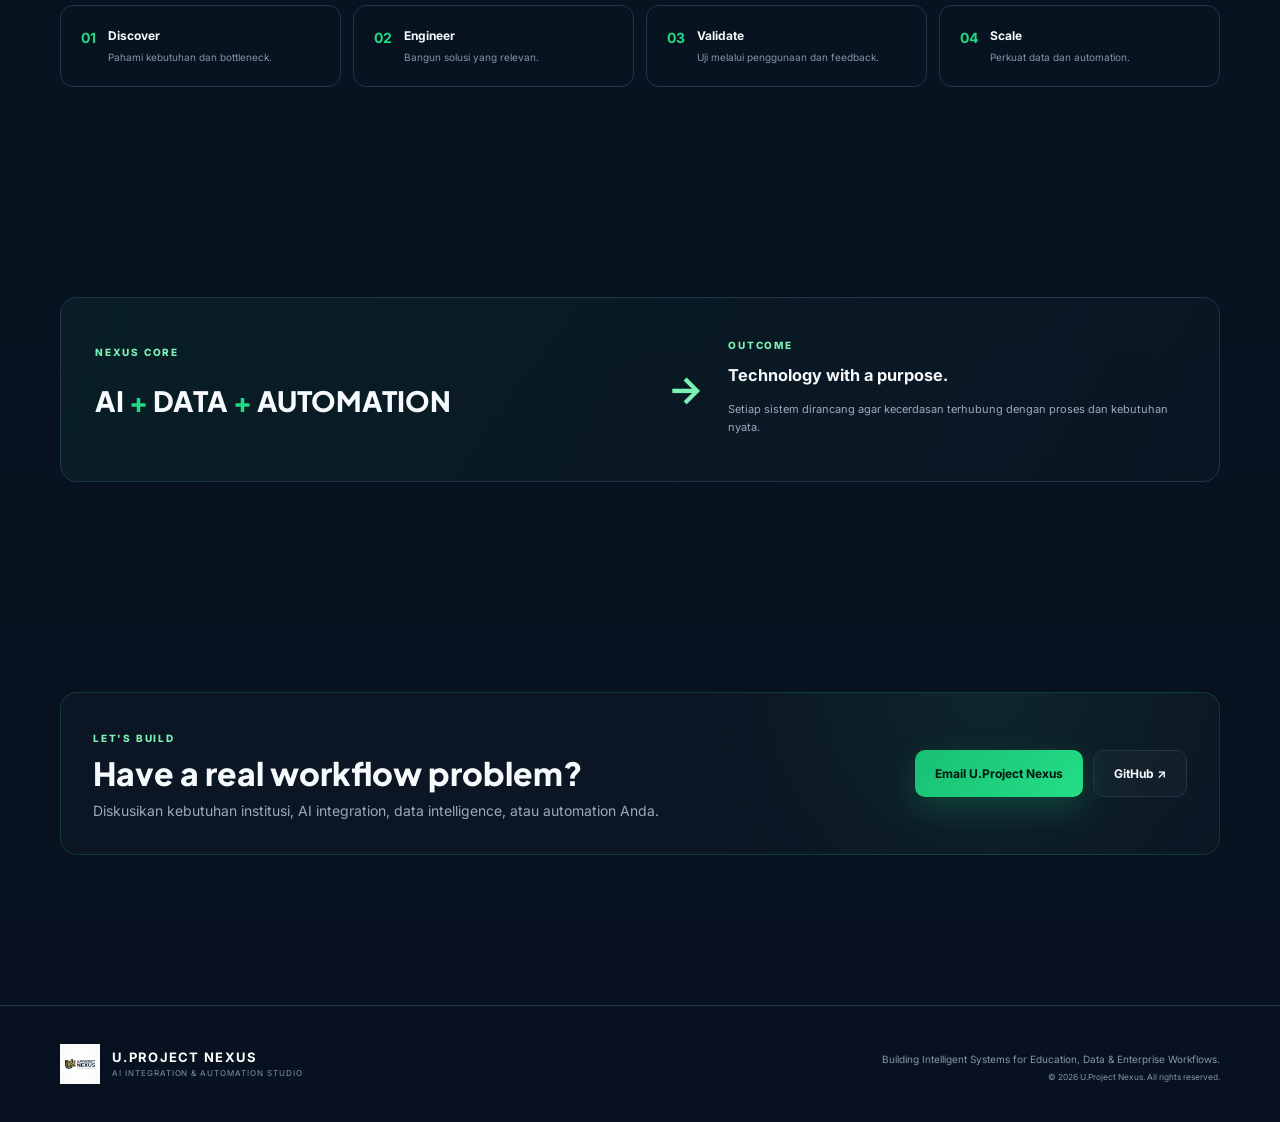
==== commit 2a970ddf: "Update index.html" ====
--- a/index.html
+++ b/index.html
@@ -4,8 +4,8 @@
 <meta charset="utf-8">
 <meta name="viewport" content="width=device-width, initial-scale=1">
 <meta name="theme-color" content="#07111f">
-<meta name="description" content="U.Project Nexus — AI Integration & Automation Studio. Building Intelligent Systems for Education, Data & Enterprise Workflows.">
-<title>U.Project Nexus — Intelligent Systems</title>
+<meta name="description" content="U.Project Nexus — Intelligent Systems. Building Intelligent Systems for Education, Data & Enterprise Workflows.">
+<title>U.Project Nexus — AI Integration & Automation Studio</title>
 <link rel="icon" href="assets/nexus-logo.png">
 <link rel="preconnect" href="https://fonts.googleapis.com">
 <link rel="preconnect" href="https://fonts.gstatic.com" crossorigin>
--- a/style.css
+++ b/style.css
@@ -1 +1,1033 @@
- :root{--bg:#07111f;--panel:#0d1b2b;--line:#233348;--text:#f7fafc;--muted:#9aaabd;--green:#21d883;--green2:#7cf0b5;--gold:#d7ad53}*{box-sizing:border-box}html{scroll-behavior:smooth}body{margin:0;background:radial-gradient(circle at 75% 10%,rgba(33,216,131,.1),transparent 28%),linear-gradient(#06101d,#091522 48%,#07111f);color:var(--text);font:14px Inter,system-ui,sans-serif;line-height:1.65}.grid{position:fixed;inset:0;pointer-events:none;opacity:.11;background-image:linear-gradient(rgba(255,255,255,.05) 1px,transparent 1px),linear-gradient(90deg,rgba(255,255,255,.05) 1px,transparent 1px);background-size:42px 42px;mask-image:linear-gradient(#000,transparent 90%);z-index:-1}.wrap{width:min(1160px,92%);margin:auto}.site-header,header{position:sticky;top:0;z-index:20;background:rgba(5,13,24,.75);backdrop-filter:blur(16px);border-bottom:1px solid rgba(255,255,255,.07)}.nav-wrap{height:78px;display:flex;align-items:center;justify-content:space-between}.brand{display:flex;align-items:center;gap:12px;color:#fff}.brand img{width:44px;height:44px;object-fit:contain}.brand span{display:flex;flex-direction:column;line-height:1}.brand b{font-size:13px;letter-spacing:.1em}.brand small{font-size:8px;letter-spacing:.12em;color:#8092a7;margin-top:5px}.nav-wrap nav{display:flex;gap:27px;font-size:12px;color:#bac6d3}.nav-wrap nav a:hover{color:#fff}.menu{display:none;background:none;border:0;color:#fff;font-size:23px}.hero{padding:105px 0 85px}.hero-grid{display:grid;grid-template-columns:1.08fr .92fr;gap:50px;align-items:center}.eyebrow,.heading small,.kicker,.manifesto small,.contact small{color:var(--green2);font-size:10px;font-weight:800;letter-spacing:.18em}.eyebrow{display:flex;align-items:center;gap:8px}.eyebrow i{width:8px;height:8px;border-radius:50%;background:var(--green);box-shadow:0 0 15px var(--green);animation:pulse 1.7s infinite}.hero h1{font:800 clamp(44px,6vw,70px)/1.04 "Plus Jakarta Sans",Inter,sans-serif;letter-spacing:-.04em;margin:18px 0}.hero h1 em{font-style:normal;color:#85f1bb}.hero p{max-width:650px;color:var(--muted);font-size:16px}.actions{display:flex;gap:10px;flex-wrap:wrap;margin-top:26px}.btn{min-height:47px;padding:0 20px;border-radius:10px;display:inline-flex;align-items:center;justify-content:center;font-weight:700;font-size:12px;transition:.22s}.primary{background:linear-gradient(135deg,#18bf73,#24de87);color:#03170c;box-shadow:0 12px 32px rgba(33,216,131,.2)}.primary:hover{transform:translateY(-2px)}.ghost{border:1px solid var(--line);background:rgba(255,255,255,.025)}.ghost:hover{background:rgba(255,255,255,.07)}.proof{display:flex;gap:22px;color:#708196;font-size:10px;margin-top:24px;flex-wrap:wrap}.visual{min-height:390px;display:grid;place-items:center}.orb{width:390px;height:390px;position:relative;display:grid;place-items:center}.ring{position:absolute;border:1px solid rgba(33,216,131,.18);border-radius:50%}.r1{inset:42px;animation:spin 23s linear infinite}.r2{inset:96px;border-color:rgba(215,173,83,.17);animation:spin 31s linear infinite reverse}.core{width:140px;height:140px;border-radius:34px;background:#f5faf8;display:grid;place-items:center;box-shadow:0 0 55px rgba(33,216,131,.17),0 25px 60px rgba(0,0,0,.35)}.core img{width:110px;height:110px;object-fit:contain}.node{position:absolute;padding:7px 11px;border-radius:999px;background:rgba(8,20,33,.93);border:1px solid rgba(255,255,255,.08);font-size:9px;font-weight:800;letter-spacing:.12em}.ai{top:24px;right:25px;color:#a6f4ca}.data{left:10px;bottom:55px;color:#d1deeb}.auto{right:0;bottom:32px;color:#ebcd89}.trust{border-top:1px solid var(--line);border-bottom:1px solid var(--line)}.trust-grid{display:grid;grid-template-columns:repeat(4,1fr)}.trust-grid>div{display:flex;justify-content:center;gap:9px;padding:19px 6px;border-right:1px solid var(--line);font-size:10px;color:#98a8b9}.trust-grid>div:last-child{border-right:0}.trust-grid b{color:var(--green)}.section{padding:105px 0}.heading{max-width:750px;margin-bottom:40px}.heading h2{font:800 clamp(32px,4vw,48px)/1.08 "Plus Jakarta Sans",Inter;margin:10px 0}.heading p{color:var(--muted)}.cards{display:grid;grid-template-columns:repeat(4,1fr);gap:14px}.card{padding:24px;border:1px solid var(--line);border-radius:15px;background:linear-gradient(155deg,rgba(15,32,50,.8),rgba(7,17,29,.75));transition:.25s}.card:hover{transform:translateY(-5px);border-color:rgba(33,216,131,.28);box-shadow:0 18px 50px rgba(0,0,0,.22)}.ico{font-size:23px;color:var(--green)}.card h3{margin:15px 0 7px}.card p{margin:0;color:#8d9eaf;font-size:12px}.featured{padding-top:65px}.tag{color:var(--green2)!important;font-weight:700}.feature-panel{display:grid;grid-template-columns:1fr 1fr;gap:30px;align-items:center;padding:34px;border-radius:20px;border:1px solid rgba(33,216,131,.2);background:radial-gradient(circle at 100% 0,rgba(33,216,131,.09),transparent 34%),rgba(10,24,39,.9);box-shadow:0 24px 70px rgba(0,0,0,.25)}.badge{display:inline-block;color:#8af0b9;font-size:8px;font-weight:800;letter-spacing:.12em;border:1px solid rgba(33,216,131,.25);padding:6px 9px;border-radius:999px}.feature-panel h3{font:800 31px/1.2 "Plus Jakarta Sans";margin:16px 0}.feature-panel p{color:var(--muted);font-size:13px}.features{display:grid;gap:11px;margin:20px 0}.features>div{display:flex;gap:10px}.features>div>b{color:var(--green)}.features strong,.features small{display:block}.features strong{font-size:12px}.features small{font-size:10px;color:#8496a9}.text-link{color:#9af3c2;font-weight:700;font-size:12px;display:inline-flex;gap:10px}.mock{border:1px solid rgba(255,255,255,.08);border-radius:13px;overflow:hidden;background:#071321}.m-top{height:38px;border-bottom:1px solid var(--line);display:flex;align-items:center;gap:5px;padding:0 12px;color:#8395a8;font-size:8px}.m-top span{width:6px;height:6px;border-radius:50%;background:#304357}.m-top b{margin-left:auto}.m-body{display:grid;grid-template-columns:70px 1fr;min-height:290px}.m-body aside{border-right:1px solid var(--line)}.m-main{padding:15px}.m-row{display:grid;grid-template-columns:1fr 1fr;gap:8px;margin-bottom:8px}.m-row>div{padding:11px;border:1px solid rgba(33,216,131,.14);background:rgba(33,216,131,.04);border-radius:9px}.m-row small{display:block;color:#61778c;font-size:7px;letter-spacing:.1em}.m-row b{display:block;font-size:23px}.chart{height:120px;padding:13px;display:flex;gap:8px;align-items:end;border:1px solid var(--line);border-radius:9px}.chart i{display:block;flex:1;background:linear-gradient(#37e49a,#0a754d);border-radius:4px 4px 2px 2px}.note{margin-top:15px;border-left:3px solid var(--green);padding:13px 15px;background:rgba(33,216,131,.04);border-radius:0 9px 9px 0;color:#9aabba;font-size:10px}.note b{color:#d7e4ed}.case-grid{display:grid;grid-template-columns:.75fr 1.25fr;gap:60px;align-items:center}.mantap-logo{min-height:280px;display:grid;place-items:center;padding:25px;border:1px solid var(--line);border-radius:16px;background:#f4faf7}.mantap-logo img{width:220px;max-width:90%;object-fit:contain}.case h2{font:800 40px/1.1 "Plus Jakarta Sans";margin:8px 0}.case p{color:var(--muted)}.metrics{display:grid;grid-template-columns:repeat(3,1fr);gap:10px;margin:22px 0}.metrics div{padding:14px;border:1px solid var(--line);border-radius:11px;background:rgba(255,255,255,.02)}.metrics b{display:block;color:var(--green2);font-size:26px}.metrics span{color:#8294a7;font-size:9px}.caveat{padding:11px 13px;border:1px solid rgba(215,173,83,.18);border-radius:10px;background:rgba(215,173,83,.035)}.caveat b{font-size:8px;letter-spacing:.12em;color:#e3c477}.caveat p{font-size:10px;margin:4px 0 0}.steps{display:grid;grid-template-columns:repeat(4,1fr);gap:12px}.step{display:flex;gap:12px;padding:20px;border:1px solid var(--line);border-radius:13px}.step>b{color:var(--green)}.step strong,.step small{display:block}.step strong{font-size:12px}.step small{color:#8294a7;font-size:10px;margin-top:3px}.manifesto{display:grid;grid-template-columns:1.2fr auto 1fr;gap:25px;align-items:center;padding:34px;border:1px solid var(--line);border-radius:17px;background:linear-gradient(115deg,rgba(33,216,131,.06),rgba(255,255,255,.015))}.manifesto h2{font:800 28px/1.1 "Plus Jakarta Sans"}.manifesto h2 span{color:var(--green)}.manifesto>strong{font-size:38px;color:var(--green2)}.manifesto h3{margin:7px 0}.manifesto p{color:var(--muted);font-size:11px}.contact-panel{display:flex;align-items:center;justify-content:space-between;gap:25px;padding:32px;border:1px solid rgba(33,216,131,.18);border-radius:17px;background:radial-gradient(circle at 80% 0,rgba(33,216,131,.08),transparent 30%),rgba(255,255,255,.02)}.contact-panel h2{font:800 32px/1.1 "Plus Jakarta Sans";margin:8px 0}.contact-panel p{color:var(--muted);margin:0}.contact-panel .actions{margin:0}footer{border-top:1px solid var(--line);padding:38px 0;margin-top:45px}.foot{display:flex;justify-content:space-between;gap:25px;align-items:end}.foot>div:last-child{text-align:right;color:#8597aa;font-size:10px}.foot p{margin:0}.foot .brand img{width:40px;height:40px}.reveal{opacity:0;transform:translateY(17px);transition:.7s}.reveal.show{opacity:1;transform:none}.d1{transition-delay:.08s}.d2{transition-delay:.16s}.d3{transition-delay:.24s}@keyframes pulse{50%{opacity:.4;transform:scale(.86)}}@keyframes spin{to{transform:rotate(360deg)}}@media(max-width:950px){.hero-grid,.feature-panel,.case-grid{grid-template-columns:1fr}.visual{min-height:330px}.cards,.steps{grid-template-columns:repeat(2,1fr)}.feature-panel{padding:25px}.contact-panel{display:block}.contact-panel .actions{margin-top:20px}.manifesto{grid-template-columns:1fr}.manifesto>strong{display:none}}@media(max-width:700px){.nav-wrap nav{display:none;position:absolute;top:77px;left:4%;right:4%;padding:14px;flex-direction:column;background:#07111f;border:1px solid var(--line);border-radius:12px}.nav-wrap nav.open{display:flex}.menu{display:block}.hero{padding:75px 0 55px}.hero h1{font-size:43px}.hero p{font-size:14px}.orb{width:300px;height:300px}.core{width:110px;height:110px}.core img{width:88px;height:88px}.r1{inset:28px}.r2{inset:66px}.ai{top:5px;right:0}.data{left:0;bottom:24px}.auto{right:0;bottom:8px}.trust-grid{grid-template-columns:1fr 1fr}.cards,.steps,.metrics{grid-template-columns:1fr}.section{padding:80px 0}.mantap-logo{min-height:220px}.case h2{font-size:34px}.contact-panel h2{font-size:29px}.foot{display:block}.foot>div:last-child{text-align:left;margin-top:20px}}+/* ==========================================================================
+   1. VARIABLES & RESET BASICS
+   ========================================================================== */
+:root {
+  --bg: #07111f;
+  --panel: #0d1b2b;
+  --line: #233348;
+  --text: #f7fafc;
+  --muted: #9aaabd;
+  --green: #21d883;
+  --green2: #7cf0b5;
+  --gold: #d7ad53;
+}
+
+* {
+  box-sizing: border-box;
+}
+
+html {
+  scroll-behavior: smooth;
+}
+
+body {
+  margin: 0;
+  background: radial-gradient(circle at 75% 10%, rgba(33, 216, 131, 0.1), transparent 28%), linear-gradient(#06101d, #091522 48%, #07111f);
+  color: var(--text);
+  font: 14px Inter, system-ui, sans-serif;
+  line-height: 1.65;
+}
+
+/* Background Grid Overlay */
+.grid {
+  position: fixed;
+  inset: 0;
+  pointer-events: none;
+  opacity: 0.11;
+  background-image: linear-gradient(rgba(255, 255, 255, 0.05) 1px, transparent 1px), linear-gradient(90deg, rgba(255, 255, 255, 0.05) 1px, transparent 1px);
+  background-size: 42px 42px;
+  mask-image: linear-gradient(#000, transparent 90%);
+  z-index: -1;
+}
+
+.wrap {
+  width: min(1160px, 92%);
+  margin: auto;
+}
+
+/* ==========================================================================
+   2. HEADER & NAVIGATION
+   ========================================================================== */
+.site-header,
+header {
+  position: sticky;
+  top: 0;
+  z-index: 20;
+  background: rgba(5, 13, 24, 0.75);
+  backdrop-filter: blur(16px);
+  border-bottom: 1px solid rgba(255, 255, 255, 0.07);
+}
+
+.nav-wrap {
+  height: 78px;
+  display: flex;
+  align-items: center;
+  justify-content: space-between;
+}
+
+/* Brand & Logo */
+.brand {
+  display: flex;
+  align-items: center;
+  gap: 12px;
+  color: #fff;
+  text-decoration: none;
+}
+
+.brand img {
+  width: 44px;
+  height: 44px;
+  object-fit: contain;
+}
+
+.brand span {
+  display: flex;
+  flex-direction: column;
+  line-height: 1;
+}
+
+.brand b {
+  font-size: 13px;
+  letter-spacing: 0.1em;
+}
+
+.brand small {
+  font-size: 8px;
+  letter-spacing: 0.12em;
+  color: #8092a7;
+  margin-top: 5px;
+}
+
+/* Navigation Links */
+.nav-wrap nav {
+  display: flex;
+  gap: 27px;
+  font-size: 12px;
+  color: #bac6d3;
+}
+
+.nav-wrap nav a {
+  text-decoration: none;
+  color: inherit;
+}
+
+.nav-wrap nav a:hover {
+  color: #fff;
+}
+
+.menu {
+  display: none;
+  background: none;
+  border: 0;
+  color: #fff;
+  font-size: 23px;
+}
+
+/* ==========================================================================
+   3. HERO SECTION & BUTTONS
+   ========================================================================== */
+.hero {
+  padding: 105px 0 85px;
+}
+
+.hero-grid {
+  display: grid;
+  grid-template-columns: 1.08fr 0.92fr;
+  gap: 50px;
+  align-items: center;
+}
+
+.eyebrow,
+.heading small,
+.kicker,
+.manifesto small,
+.contact small {
+  color: var(--green2);
+  font-size: 10px;
+  font-weight: 800;
+  letter-spacing: 0.18em;
+}
+
+.eyebrow {
+  display: flex;
+  align-items: center;
+  gap: 8px;
+}
+
+.eyebrow i {
+  width: 8px;
+  height: 8px;
+  border-radius: 50%;
+  background: var(--green);
+  box-shadow: 0 0 15px var(--green);
+  animation: pulse 1.7s infinite;
+}
+
+.hero h1 {
+  font: 800 clamp(44px, 6vw, 70px)/1.04 "Plus Jakarta Sans", Inter, sans-serif;
+  letter-spacing: -0.04em;
+  margin: 18px 0;
+}
+
+.hero h1 em {
+  font-style: normal;
+  color: #85f1bb;
+}
+
+.hero p {
+  max-width: 650px;
+  color: var(--muted);
+  font-size: 16px;
+}
+
+/* Call to Action Buttons */
+.actions {
+  display: flex;
+  gap: 10px;
+  flex-wrap: wrap;
+  margin-top: 26px;
+}
+
+.btn {
+  min-height: 47px;
+  padding: 0 20px;
+  border-radius: 10px;
+  display: inline-flex;
+  align-items: center;
+  justify-content: center;
+  font-weight: 700;
+  font-size: 12px;
+  transition: 0.22s;
+  text-decoration: none;
+}
+
+.primary {
+  background: linear-gradient(135deg, #18bf73, #24de87);
+  color: #03170c;
+  box-shadow: 0 12px 32px rgba(33, 216, 131, 0.2);
+}
+
+.primary:hover {
+  transform: translateY(-2px);
+}
+
+.ghost {
+  border: 1px solid var(--line);
+  background: rgba(255, 255, 255, 0.025);
+  color: var(--text);
+}
+
+.ghost:hover {
+  background: rgba(255, 255, 255, 0.07);
+}
+
+.proof {
+  display: flex;
+  gap: 22px;
+  color: #708196;
+  font-size: 10px;
+  margin-top: 24px;
+  flex-wrap: wrap;
+}
+
+/* ==========================================================================
+   4. HERO VISUAL (ORB, CORE, RINGS, NODES)
+   ========================================================================== */
+.visual {
+  min-height: 390px;
+  display: grid;
+  place-items: center;
+}
+
+.orb {
+  width: 390px;
+  height: 390px;
+  position: relative;
+  display: grid;
+  place-items: center;
+}
+
+.ring {
+  position: absolute;
+  border: 1px solid rgba(33, 216, 131, 0.18);
+  border-radius: 50%;
+}
+
+.r1 {
+  inset: 42px;
+  animation: spin 23s linear infinite;
+}
+
+.r2 {
+  inset: 96px;
+  border-color: rgba(215, 173, 83, 0.17);
+  animation: spin 31s linear infinite reverse;
+}
+
+.core {
+  width: 140px;
+  height: 140px;
+  border-radius: 34px;
+  background: #f5faf8;
+  display: grid;
+  place-items: center;
+  box-shadow: 0 0 55px rgba(33, 216, 131, 0.17), 0 25px 60px rgba(0, 0, 0, 0.35);
+}
+
+.core img {
+  width: 110px;
+  height: 110px;
+  object-fit: contain;
+}
+
+.node {
+  position: absolute;
+  padding: 7px 11px;
+  border-radius: 999px;
+  background: rgba(8, 20, 33, 0.93);
+  border: 1px solid rgba(255, 255, 255, 0.08);
+  font-size: 9px;
+  font-weight: 800;
+  letter-spacing: 0.12em;
+}
+
+.ai {
+  top: 24px;
+  right: 25px;
+  color: #a6f4ca;
+}
+
+.data {
+  left: 10px;
+  bottom: 55px;
+  color: #d1deeb;
+}
+
+.auto {
+  right: 0;
+  bottom: 32px;
+  color: #ebcd89;
+}
+
+/* ==========================================================================
+   5. TRUST STRIP & GRID
+   ========================================================================== */
+.trust {
+  border-top: 1px solid var(--line);
+  border-bottom: 1px solid var(--line);
+}
+
+.trust-grid {
+  display: grid;
+  grid-template-columns: repeat(4, 1fr);
+}
+
+.trust-grid > div {
+  display: flex;
+  justify-content: center;
+  gap: 9px;
+  padding: 19px 6px;
+  border-right: 1px solid var(--line);
+  font-size: 10px;
+  color: #98a8b9;
+}
+
+.trust-grid > div:last-child {
+  border-right: 0;
+}
+
+.trust-grid b {
+  color: var(--green);
+}
+
+/* ==========================================================================
+   6. GENERAL SECTIONS & HEADINGS
+   ========================================================================== */
+.section {
+  padding: 105px 0;
+}
+
+.heading {
+  max-width: 750px;
+  margin-bottom: 40px;
+}
+
+.heading h2 {
+  font: 800 clamp(32px, 4vw, 48px)/1.08 "Plus Jakarta Sans", Inter;
+  margin: 10px 0;
+}
+
+.heading p {
+  color: var(--muted);
+}
+
+/* ==========================================================================
+   7. CARDS GRID
+   ========================================================================== */
+.cards {
+  display: grid;
+  grid-template-columns: repeat(4, 1fr);
+  gap: 14px;
+}
+
+.card {
+  padding: 24px;
+  border: 1px solid var(--line);
+  border-radius: 15px;
+  background: linear-gradient(155deg, rgba(15, 32, 50, 0.8), rgba(7, 17, 29, 0.75));
+  transition: 0.25s;
+}
+
+.card:hover {
+  transform: translateY(-5px);
+  border-color: rgba(33, 216, 131, 0.28);
+  box-shadow: 0 18px 50px rgba(0, 0, 0, 0.22);
+}
+
+.ico {
+  font-size: 23px;
+  color: var(--green);
+}
+
+.card h3 {
+  margin: 15px 0 7px;
+}
+
+.card p {
+  margin: 0;
+  color: #8d9eaf;
+  font-size: 12px;
+}
+
+/* ==========================================================================
+   8. FEATURED PANEL & SYSTEM MOCKUP
+   ========================================================================== */
+.featured {
+  padding-top: 65px;
+}
+
+.tag {
+  color: var(--green2) !important;
+  font-weight: 700;
+}
+
+.feature-panel {
+  display: grid;
+  grid-template-columns: 1fr 1fr;
+  gap: 30px;
+  align-items: center;
+  padding: 34px;
+  border-radius: 20px;
+  border: 1px solid rgba(33, 216, 131, 0.2);
+  background: radial-gradient(circle at 100% 0, rgba(33, 216, 131, 0.09), transparent 34%), rgba(10, 24, 39, 0.9);
+  box-shadow: 0 24px 70px rgba(0, 0, 0, 0.25);
+}
+
+.badge {
+  display: inline-block;
+  color: #8af0b9;
+  font-size: 8px;
+  font-weight: 800;
+  letter-spacing: 0.12em;
+  border: 1px solid rgba(33, 216, 131, 0.25);
+  padding: 6px 9px;
+  border-radius: 999px;
+}
+
+.feature-panel h3 {
+  font: 800 31px/1.2 "Plus Jakarta Sans";
+  margin: 16px 0;
+}
+
+.feature-panel p {
+  color: var(--muted);
+  font-size: 13px;
+}
+
+.features {
+  display: grid;
+  gap: 11px;
+  margin: 20px 0;
+}
+
+.features > div {
+  display: flex;
+  gap: 10px;
+}
+
+.features > div > b {
+  color: var(--green);
+}
+
+.features strong,
+.features small {
+  display: block;
+}
+
+.features strong {
+  font-size: 12px;
+}
+
+.features small {
+  font-size: 10px;
+  color: #8496a9;
+}
+
+.text-link {
+  color: #9af3c2;
+  font-weight: 700;
+  font-size: 12px;
+  display: inline-flex;
+  gap: 10px;
+  text-decoration: none;
+}
+
+/* UI Mockup Window */
+.mock {
+  border: 1px solid rgba(255, 255, 255, 0.08);
+  border-radius: 13px;
+  overflow: hidden;
+  background: #071321;
+}
+
+.m-top {
+  height: 38px;
+  border-bottom: 1px solid var(--line);
+  display: flex;
+  align-items: center;
+  gap: 5px;
+  padding: 0 12px;
+  color: #8395a8;
+  font-size: 8px;
+}
+
+.m-top span {
+  width: 6px;
+  height: 6px;
+  border-radius: 50%;
+  background: #304357;
+}
+
+.m-top b {
+  margin-left: auto;
+}
+
+.m-body {
+  display: grid;
+  grid-template-columns: 70px 1fr;
+  min-height: 290px;
+}
+
+.m-body aside {
+  border-right: 1px solid var(--line);
+}
+
+.m-main {
+  padding: 15px;
+}
+
+.m-row {
+  display: grid;
+  grid-template-columns: 1fr 1fr;
+  gap: 8px;
+  margin-bottom: 8px;
+}
+
+.m-row > div {
+  padding: 11px;
+  border: 1px solid rgba(33, 216, 131, 0.14);
+  background: rgba(33, 216, 131, 0.04);
+  border-radius: 9px;
+}
+
+.m-row small {
+  display: block;
+  color: #61778c;
+  font-size: 7px;
+  letter-spacing: 0.1em;
+}
+
+.m-row b {
+  display: block;
+  font-size: 23px;
+}
+
+.chart {
+  height: 120px;
+  padding: 13px;
+  display: flex;
+  gap: 8px;
+  align-items: end;
+  border: 1px solid var(--line);
+  border-radius: 9px;
+}
+
+.chart i {
+  display: block;
+  flex: 1;
+  background: linear-gradient(#37e49a, #0a754d);
+  border-radius: 4px 4px 2px 2px;
+}
+
+.note {
+  margin-top: 15px;
+  border-left: 3px solid var(--green);
+  padding: 13px 15px;
+  background: rgba(33, 216, 131, 0.04);
+  border-radius: 0 9px 9px 0;
+  color: #9aabba;
+  font-size: 10px;
+}
+
+.note b {
+  color: #d7e4ed;
+}
+
+/* ==========================================================================
+   9. CASE STUDY (MANTAP)
+   ========================================================================== */
+.case-grid {
+  display: grid;
+  grid-template-columns: 0.75fr 1.25fr;
+  gap: 60px;
+  align-items: center;
+}
+
+.mantap-logo {
+  min-height: 280px;
+  display: grid;
+  place-items: center;
+  padding: 25px;
+  border: 1px solid var(--line);
+  border-radius: 16px;
+  background: #f4faf7;
+}
+
+.mantap-logo img {
+  width: 220px;
+  max-width: 90%;
+  object-fit: contain;
+}
+
+.case h2 {
+  font: 800 40px/1.1 "Plus Jakarta Sans";
+  margin: 8px 0;
+}
+
+.case p {
+  color: var(--muted);
+}
+
+.metrics {
+  display: grid;
+  grid-template-columns: repeat(3, 1fr);
+  gap: 10px;
+  margin: 22px 0;
+}
+
+.metrics div {
+  padding: 14px;
+  border: 1px solid var(--line);
+  border-radius: 11px;
+  background: rgba(255, 255, 255, 0.02);
+}
+
+.metrics b {
+  display: block;
+  color: var(--green2);
+  font-size: 26px;
+}
+
+.metrics span {
+  color: #8294a7;
+  font-size: 9px;
+}
+
+.caveat {
+  padding: 11px 13px;
+  border: 1px solid rgba(215, 173, 83, 0.18);
+  border-radius: 10px;
+  background: rgba(215, 173, 83, 0.035);
+}
+
+.caveat b {
+  font-size: 8px;
+  letter-spacing: 0.12em;
+  color: #e3c477;
+}
+
+.caveat p {
+  font-size: 10px;
+  margin: 4px 0 0;
+}
+
+/* ==========================================================================
+   10. STEPS, MANIFESTO, & CONTACT
+   ========================================================================== */
+.steps {
+  display: grid;
+  grid-template-columns: repeat(4, 1fr);
+  gap: 12px;
+}
+
+.step {
+  display: flex;
+  gap: 12px;
+  padding: 20px;
+  border: 1px solid var(--line);
+  border-radius: 13px;
+}
+
+.step > b {
+  color: var(--green);
+}
+
+.step strong,
+.step small {
+  display: block;
+}
+
+.step strong {
+  font-size: 12px;
+}
+
+.step small {
+  color: #8294a7;
+  font-size: 10px;
+  margin-top: 3px;
+}
+
+.manifesto {
+  display: grid;
+  grid-template-columns: 1.2fr auto 1fr;
+  gap: 25px;
+  align-items: center;
+  padding: 34px;
+  border: 1px solid var(--line);
+  border-radius: 17px;
+  background: linear-gradient(115deg, rgba(33, 216, 131, 0.06), rgba(255, 255, 255, 0.015));
+}
+
+.manifesto h2 {
+  font: 800 28px/1.1 "Plus Jakarta Sans";
+}
+
+.manifesto h2 span {
+  color: var(--green);
+}
+
+.manifesto > strong {
+  font-size: 38px;
+  color: var(--green2);
+}
+
+.manifesto h3 {
+  margin: 7px 0;
+}
+
+.manifesto p {
+  color: var(--muted);
+  font-size: 11px;
+}
+
+.contact-panel {
+  display: flex;
+  align-items: center;
+  justify-content: space-between;
+  gap: 25px;
+  padding: 32px;
+  border: 1px solid rgba(33, 216, 131, 0.18);
+  border-radius: 17px;
+  background: radial-gradient(circle at 80% 0, rgba(33, 216, 131, 0.08), transparent 30%), rgba(255, 255, 255, 0.02);
+}
+
+.contact-panel h2 {
+  font: 800 32px/1.1 "Plus Jakarta Sans";
+  margin: 8px 0;
+}
+
+.contact-panel p {
+  color: var(--muted);
+  margin: 0;
+}
+
+.contact-panel .actions {
+  margin: 0;
+}
+
+/* ==========================================================================
+   11. FOOTER & ANIMATION UTILITIES
+   ========================================================================== */
+footer {
+  border-top: 1px solid var(--line);
+  padding: 38px 0;
+  margin-top: 45px;
+}
+
+.foot {
+  display: flex;
+  justify-content: space-between;
+  gap: 25px;
+  align-items: end;
+}
+
+.foot > div:last-child {
+  text-align: right;
+  color: #8597aa;
+  font-size: 10px;
+}
+
+.foot p {
+  margin: 0;
+}
+
+.foot .brand img {
+  width: 40px;
+  height: 40px;
+}
+
+/* Reveal Scroll Animation */
+.reveal {
+  opacity: 0;
+  transform: translateY(17px);
+  transition: 0.7s;
+}
+
+.reveal.show {
+  opacity: 1;
+  transform: none;
+}
+
+.d1 {
+  transition-delay: 0.08s;
+}
+
+.d2 {
+  transition-delay: 0.16s;
+}
+
+.d3 {
+  transition-delay: 0.24s;
+}
+
+/* Base Keyframe Animations */
+@keyframes pulse {
+  50% {
+    opacity: 0.4;
+    transform: scale(0.86);
+  }
+}
+
+@keyframes spin {
+  to {
+    transform: rotate(360deg);
+  }
+}
+
+/* ==========================================================================
+   12. MEDIA QUERIES (RESPONSIVE)
+   ========================================================================== */
+@media (max-width: 950px) {
+  .hero-grid,
+  .feature-panel,
+  .case-grid {
+    grid-template-columns: 1fr;
+  }
+
+  .visual {
+    min-height: 330px;
+  }
+
+  .cards,
+  .steps {
+    grid-template-columns: repeat(2, 1fr);
+  }
+
+  .feature-panel {
+    padding: 25px;
+  }
+
+  .contact-panel {
+    display: block;
+  }
+
+  .contact-panel .actions {
+    margin-top: 20px;
+  }
+
+  .manifesto {
+    grid-template-columns: 1fr;
+  }
+
+  .manifesto > strong {
+    display: none;
+  }
+}
+
+@media (max-width: 700px) {
+  .nav-wrap nav {
+    display: none;
+    position: absolute;
+    top: 77px;
+    left: 4%;
+    right: 4%;
+    padding: 14px;
+    flex-direction: column;
+    background: #07111f;
+    border: 1px solid var(--line);
+    border-radius: 12px;
+  }
+
+  .nav-wrap nav.open {
+    display: flex;
+  }
+
+  .menu {
+    display: block;
+  }
+
+  .hero {
+    padding: 75px 0 55px;
+  }
+
+  .hero h1 {
+    font-size: 43px;
+  }
+
+  .hero p {
+    font-size: 14px;
+  }
+
+  .orb {
+    width: 300px;
+    height: 300px;
+  }
+
+  .core {
+    width: 110px;
+    height: 110px;
+  }
+
+  .core img {
+    width: 88px;
+    height: 88px;
+  }
+
+  .r1 {
+    inset: 28px;
+  }
+
+  .r2 {
+    inset: 66px;
+  }
+
+  .ai {
+    top: 5px;
+    right: 0;
+  }
+
+  .data {
+    left: 0;
+    bottom: 24px;
+  }
+
+  .auto {
+    right: 0;
+    bottom: 8px;
+  }
+
+  .trust-grid {
+    grid-template-columns: 1fr 1fr;
+  }
+
+  .cards,
+  .steps,
+  .metrics {
+    grid-template-columns: 1fr;
+  }
+
+  .section {
+    padding: 80px 0;
+  }
+
+  .mantap-logo {
+    min-height: 220px;
+  }
+
+  .case h2 {
+    font-size: 34px;
+  }
+
+  .contact-panel h2 {
+    font-size: 29px;
+  }
+
+  .foot {
+    display: block;
+  }
+
+  .foot > div:last-child {
+    text-align: left;
+    margin-top: 20px;
+  }
+}
+
+/* ==========================================================================
+   13. NEW: ANIMASI HERO VISUAL (FLOATING & PULSING)
+   ========================================================================== */
+
+/* Kartu Core Logo Utama (Melayang Naik-Turun Halus) */
+.core {
+  animation: floatCore 4s ease-in-out infinite;
+}
+
+@keyframes floatCore {
+  0%, 100% {
+    transform: translateY(0px) rotate(0deg);
+  }
+  50% {
+    transform: translateY(-12px) rotate(1deg);
+  }
+}
+
+/* Node Badge (AI, DATA, AUTO - Melayang Bergantian) */
+.node {
+  animation: floatNode 3.5s ease-in-out infinite;
+}
+
+.node.ai {
+  animation-delay: 0s;
+}
+
+.node.data {
+  animation-delay: 1.2s;
+}
+
+.node.auto {
+  animation-delay: 2.3s;
+}
+
+@keyframes floatNode {
+  0%, 100% {
+    transform: translateY(0px) scale(1);
+  }
+  50% {
+    transform: translateY(-8px) scale(1.06);
+  }
+}
+
+/* Garis Lingkaran Orbit (Efek Denyut Pulsing Halus) */
+.ring {
+  animation: pulseRing 6s ease-in-out infinite;
+}
+
+@keyframes pulseRing {
+  0%, 100% {
+    opacity: 0.3;
+    transform: scale(1);
+  }
+  50% {
+    opacity: 0.65;
+    transform: scale(1.03);
+  }
+}
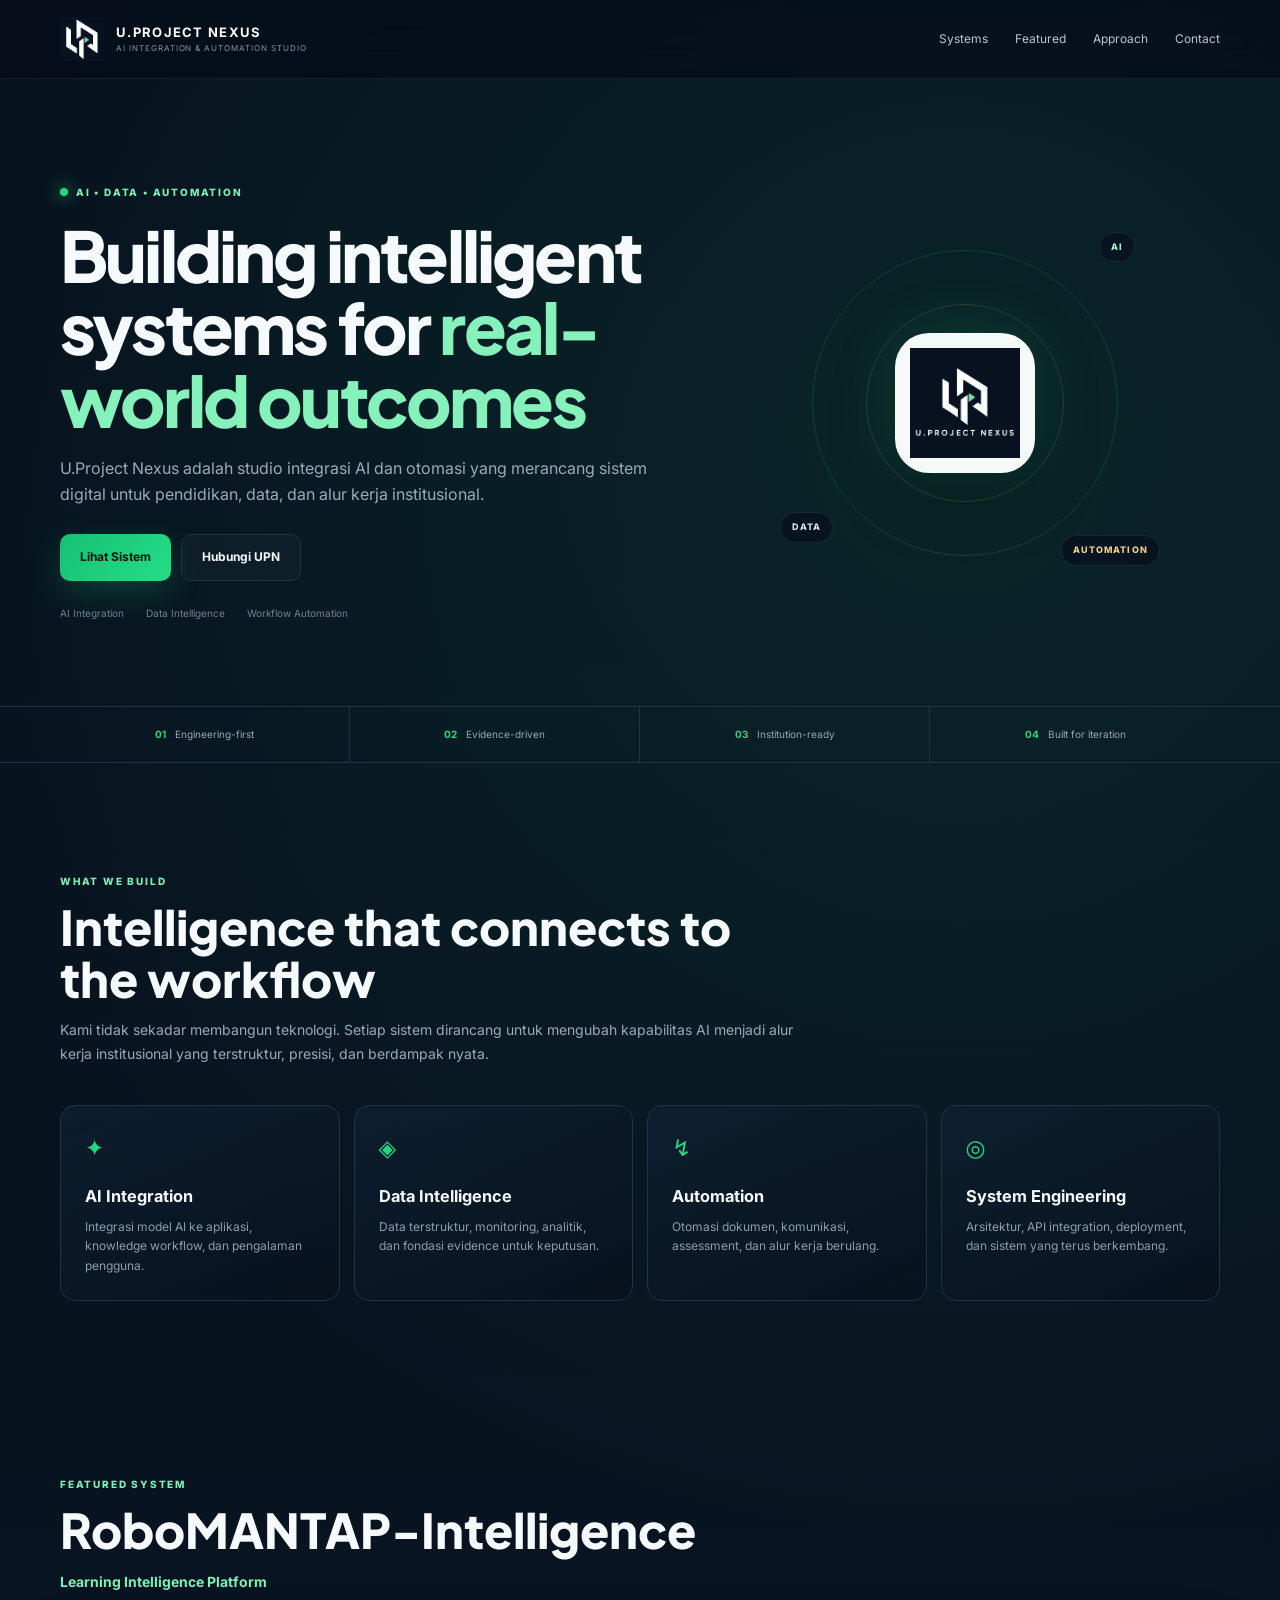
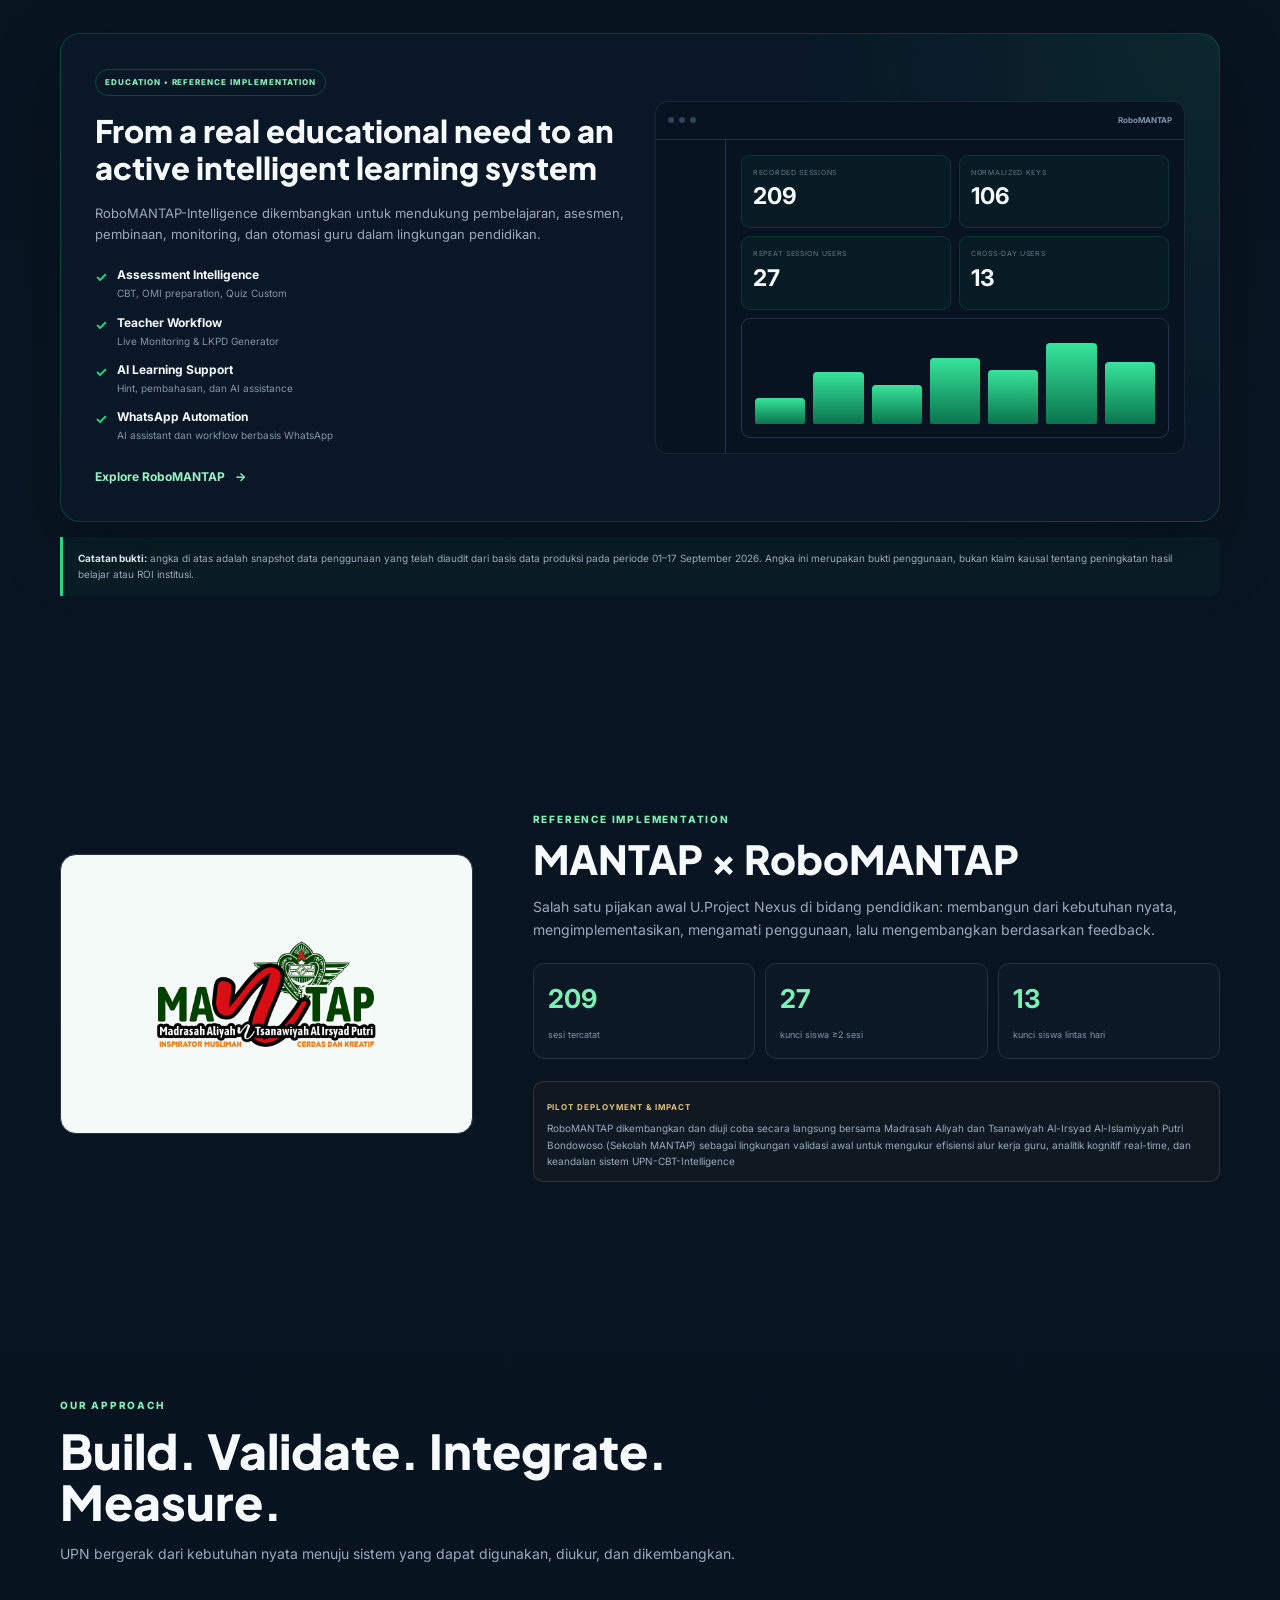
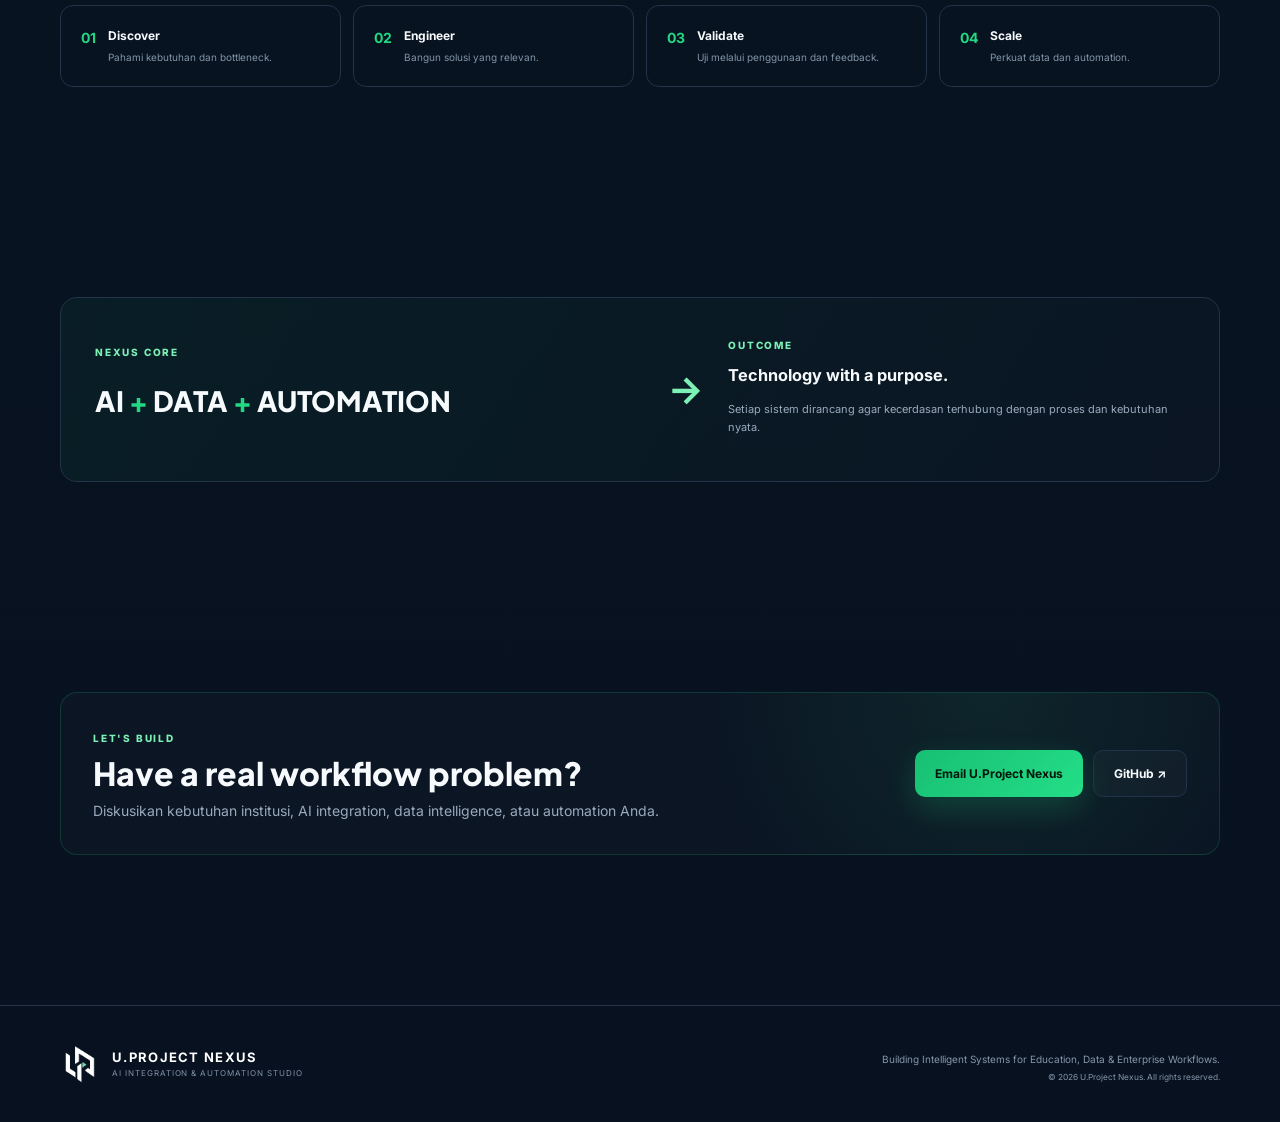
==== commit 417b9b8b: "Update index.html" ====
--- a/index.html
+++ b/index.html
@@ -1,23 +1,48 @@
 <!doctype html>
 <html lang="id">
 <head>
-<meta charset="utf-8">
-<meta name="viewport" content="width=device-width, initial-scale=1">
-<meta name="theme-color" content="#07111f">
-<meta name="description" content="U.Project Nexus — Intelligent Systems. Building Intelligent Systems for Education, Data & Enterprise Workflows.">
-<title>U.Project Nexus — AI Integration & Automation Studio</title>
-<link rel="icon" href="assets/nexus-logo.png">
-<link rel="preconnect" href="https://fonts.googleapis.com">
-<link rel="preconnect" href="https://fonts.gstatic.com" crossorigin>
-<link href="https://fonts.googleapis.com/css2?family=Inter:wght@400;500;600;700;800&family=Plus+Jakarta+Sans:wght@700;800&display=swap" rel="stylesheet">
-<link rel="stylesheet" href="style.css">
+  <meta charset="utf-8">
+  <meta name="viewport" content="width=device-width, initial-scale=1">
+  <meta name="theme-color" content="#07111f">
+  <meta name="robots" content="index, follow">
+
+  <!-- 1. IDENTITAS SEO UTAMA -->
+  <title>U.Project Nexus — AI Integration & Automation Studio</title>
+  <meta name="description" content="U.Project Systems — Intelligent Systems. Building Intelligent Systems for Education, Data & Enterprise Workflows.">
+  <link rel="canonical" href="https://official.uproject-nexus.workers.dev/">
+
+  <!-- 2. FAVICON & APPLE TOUCH ICON -->
+  <link rel="icon" type="image/png" href="https://official.uproject-nexus.workers.dev/assets/light_favicon_nexus.png">
+  <link rel="apple-touch-icon" href="https://official.uproject-nexus.workers.dev/assets/light_favicon_nexus.png">
+
+  <!-- 3. OPEN GRAPH META TAGS (WhatsApp, LinkedIn, Facebook, Telegram) -->
+  <meta property="og:type" content="website">
+  <meta property="og:site_name" content="U.Project Nexus">
+  <meta property="og:locale" content="id_ID">
+  <meta property="og:url" content="https://official.uproject-nexus.workers.dev/">
+  <meta property="og:title" content="U.Project Nexus — AI Integration & Automation Studio">
+  <meta property="og:description" content="U.Project Systems — Intelligent Systems. Building Intelligent Systems for Education, Data & Enterprise Workflows.">
+  <meta property="og:image" content="https://official.uproject-nexus.workers.dev/assets/light_favicon_nexus.png">
+  <meta property="og:image:alt" content="U.Project Nexus Logo">
+
+  <!-- 4. TWITTER / X CARD META TAGS -->
+  <meta name="twitter:card" content="summary_large_image">
+  <meta name="twitter:title" content="U.Project Nexus — AI Integration & Automation Studio">
+  <meta name="twitter:description" content="U.Project Systems — Intelligent Systems. Building Intelligent Systems for Education, Data & Enterprise Workflows.">
+  <meta name="twitter:image" content="https://official.uproject-nexus.workers.dev/assets/light_favicon_nexus.png">
+
+  <!-- 5. ASSETS, FONTS & STYLESHEETS -->
+  <link rel="preconnect" href="https://fonts.googleapis.com">
+  <link rel="preconnect" href="https://fonts.gstatic.com" crossorigin>
+  <link href="https://fonts.googleapis.com/css2?family=Inter:wght@400;500;600;700;800&family=Plus+Jakarta+Sans:wght@700;800&display=swap" rel="stylesheet">
+  <link rel="stylesheet" href="style.css">
 </head>
 <body>
 <div class="grid"></div>
 <header>
   <div class="wrap nav-wrap">
     <a class="brand" href="#top" style="text-decoration: none;">
-      <img src="assets/nexus-logo.png" alt="U.Project Nexus">
+      <img src="assets/dark_favicon_nexus.png" alt="U.Project Nexus">
       <span><b>U.PROJECT NEXUS</b><small>AI INTEGRATION & AUTOMATION STUDIO</small></span>
     </a>
     <nav id="nav">
@@ -38,7 +63,7 @@
       <div class="proof"><span>AI Integration</span><span>Data Intelligence</span><span>Workflow Automation</span></div>
     </div>
     <div class="visual reveal d1">
-      <div class="orb"><div class="ring r1"></div><div class="ring r2"></div><div class="core"><img src="assets/nexus-logo.png" alt="UPN"></div><span class="node ai">AI</span><span class="node data">DATA</span><span class="node auto">AUTOMATION</span></div>
+      <div class="orb"><div class="ring r1"></div><div class="ring r2"></div><div class="core"><img src="assets/dark_primary_nexus.png" alt="UPN"></div><span class="node ai">AI</span><span class="node data">DATA</span><span class="node auto">AUTOMATION</span></div>
     </div>
   </div>
 </section>
@@ -104,11 +129,11 @@
 
 <section class="section contact" id="contact"><div class="wrap contact-panel reveal">
   <div><small>LET'S BUILD</small><h2>Have a real workflow problem?</h2><p>Diskusikan kebutuhan institusi, AI integration, data intelligence, atau automation Anda.</p></div>
-  <div class="actions"><a class="btn primary" href="mailto:hello@uprojectnexus.com">Email U.Project Nexus</a><a class="btn ghost" href="https://github.com/uproject-nexus" target="_blank" rel="noopener">GitHub ↗</a></div>
+  <div class="actions"><a class="btn primary" href="mailto:uproject.nexus@gmail.com">Email U.Project Nexus</a><a class="btn ghost" href="https://github.com/uproject-nexus" target="_blank" rel="noopener">GitHub ↗</a></div>
 </div></section>
 </main>
 
-<footer><div class="wrap foot"><div class="brand"><img src="assets/nexus-logo.png" alt="UPN"><span><b>U.PROJECT NEXUS</b><small>AI INTEGRATION & AUTOMATION STUDIO</small></span></div><div><p>Building Intelligent Systems for Education, Data & Enterprise Workflows.</p><small>© 2026 U.Project Nexus. All rights reserved.</small></div></div></footer>
+<footer><div class="wrap foot"><div class="brand"><img src="assets/dark_favicon_nexus.png" alt="UPN"><span><b>U.PROJECT NEXUS</b><small>AI INTEGRATION & AUTOMATION STUDIO</small></span></div><div><p>Building Intelligent Systems for Education, Data & Enterprise Workflows.</p><small>© 2026 U.Project Nexus. All rights reserved.</small></div></div></footer>
 <script src="script.js"></script>
 </body>
 </html>
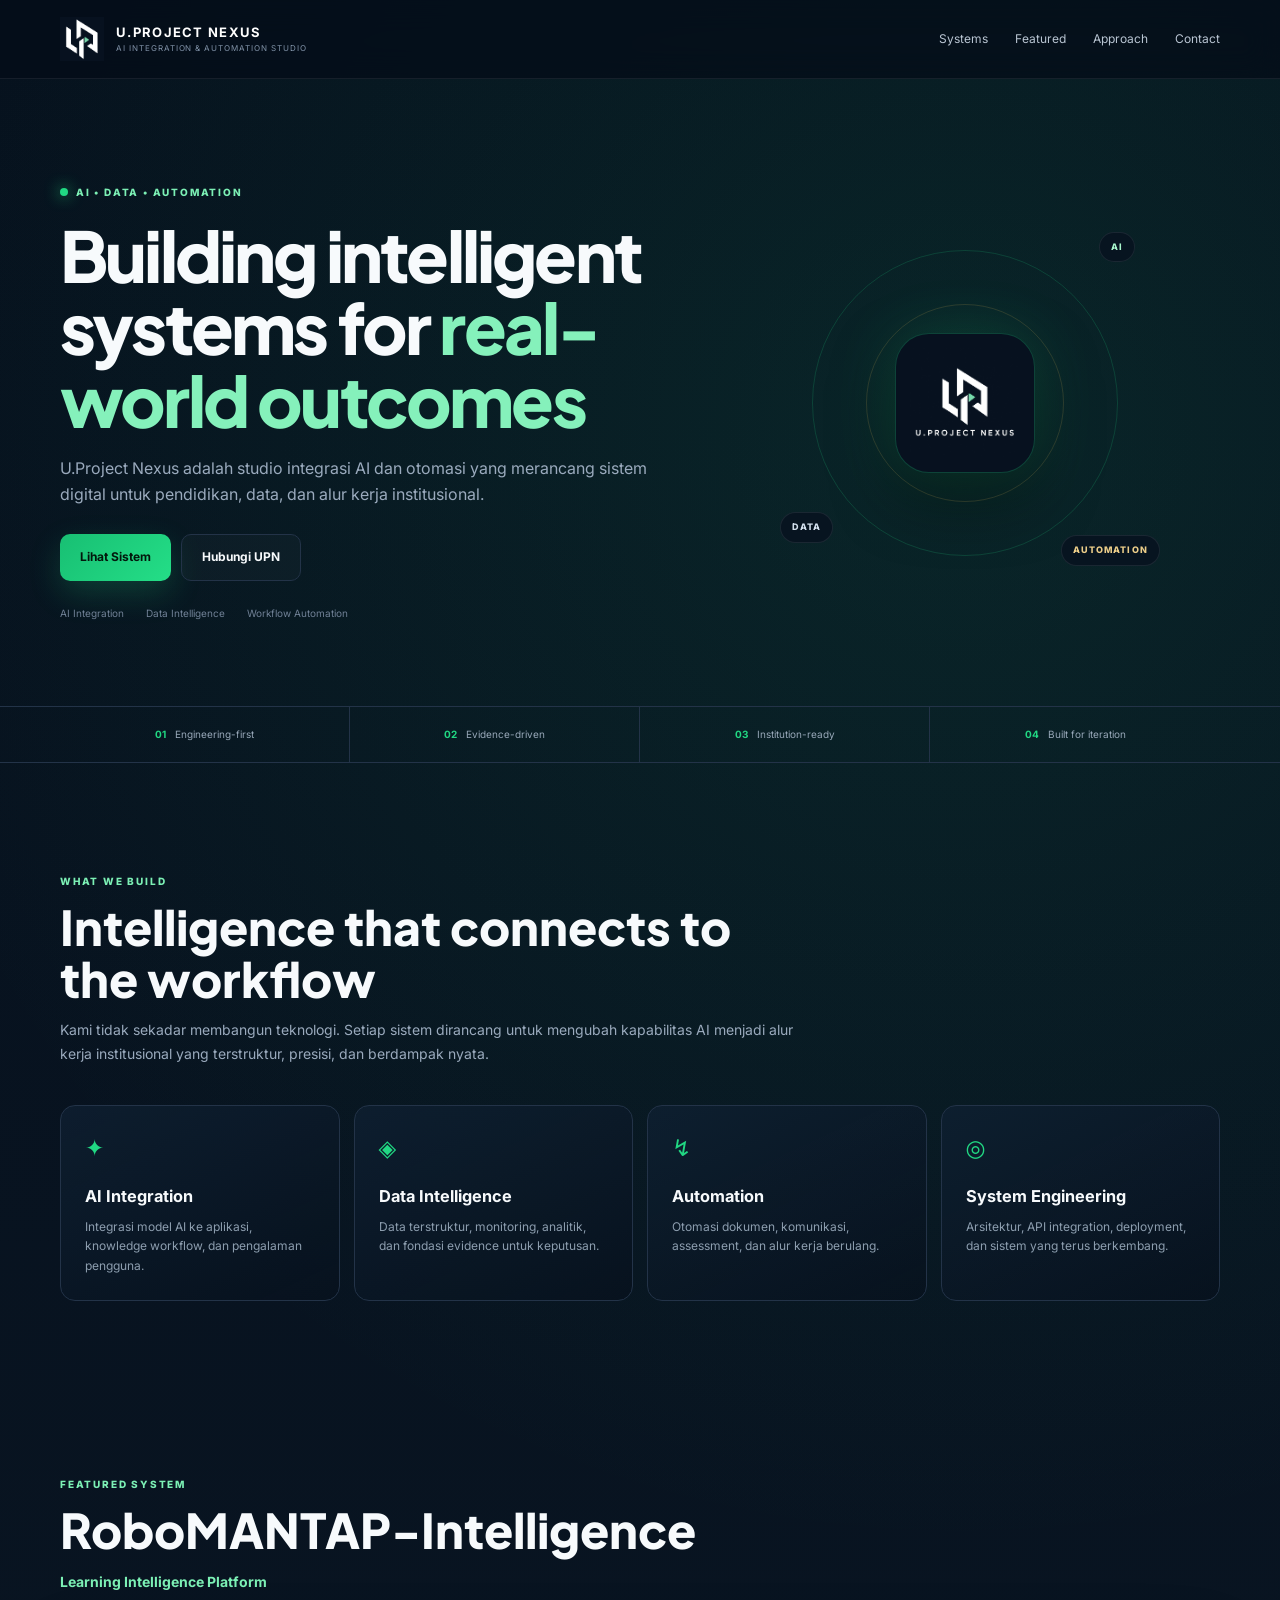
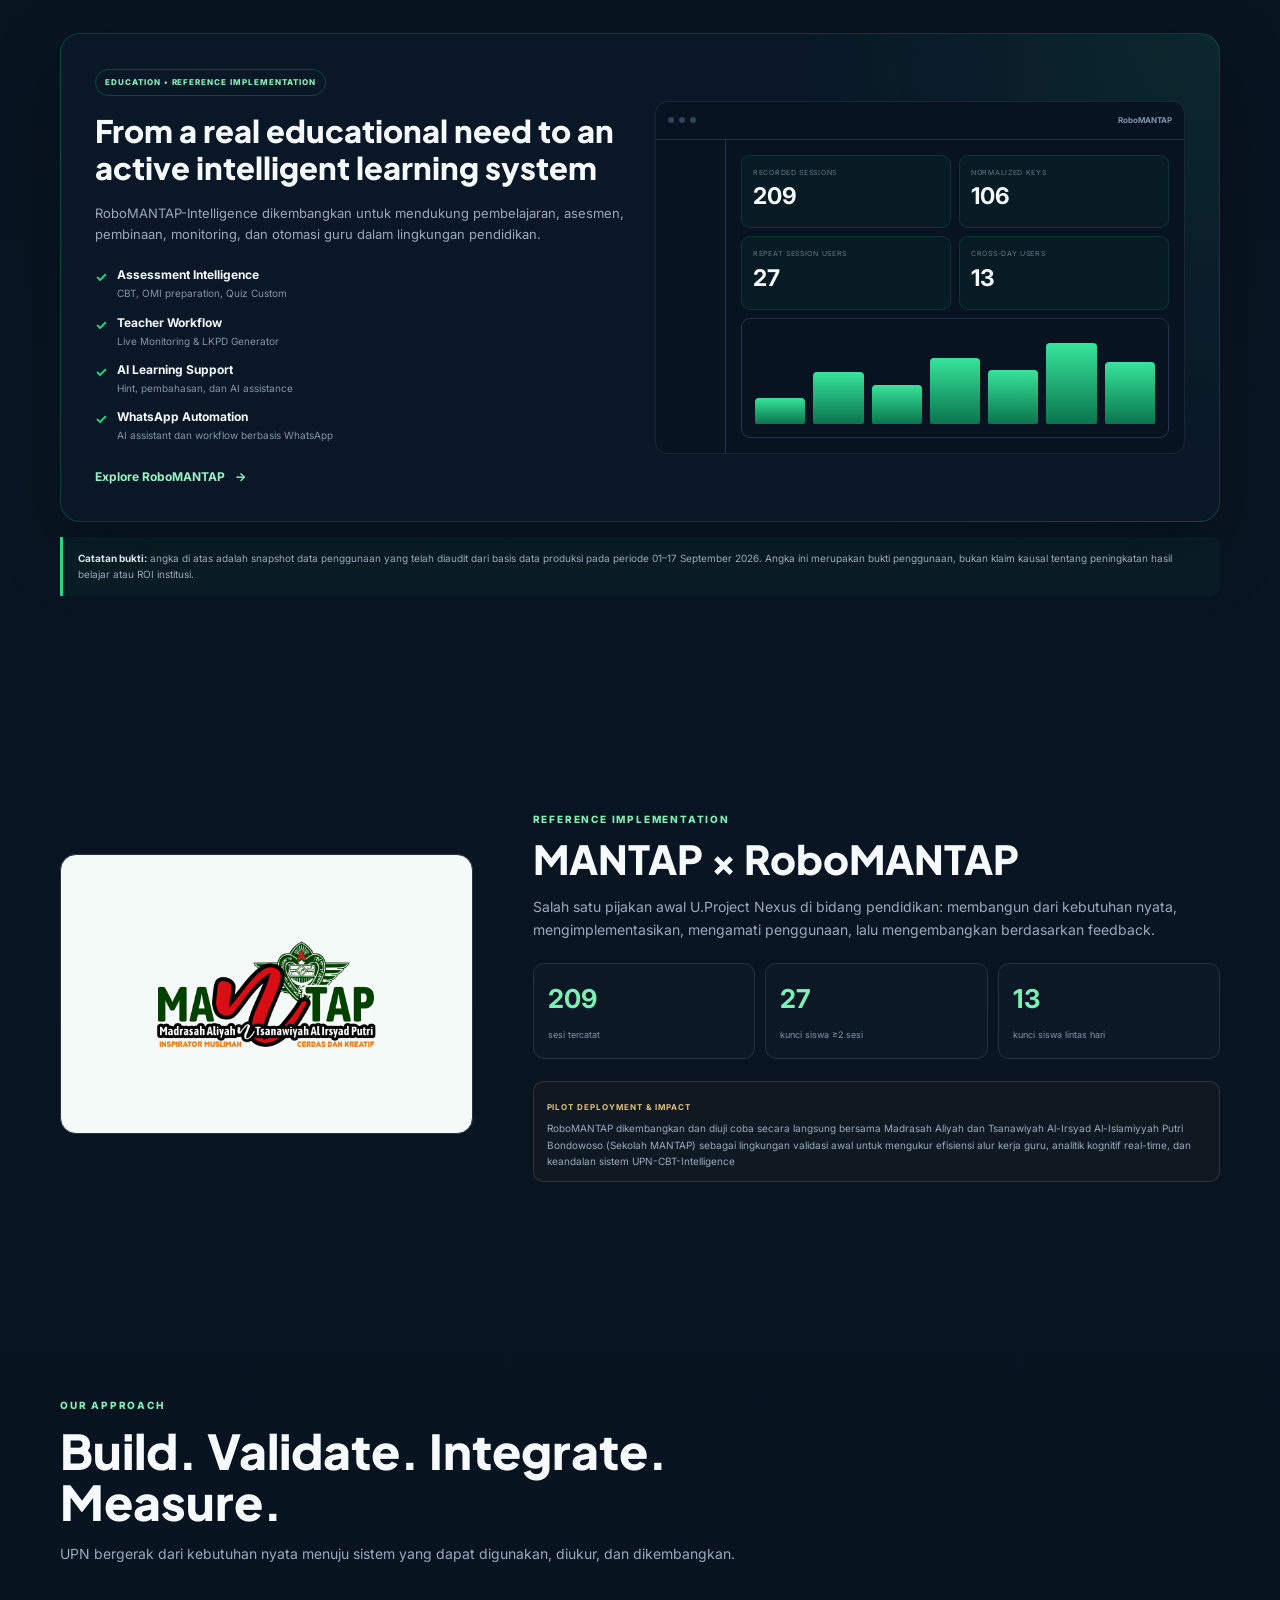
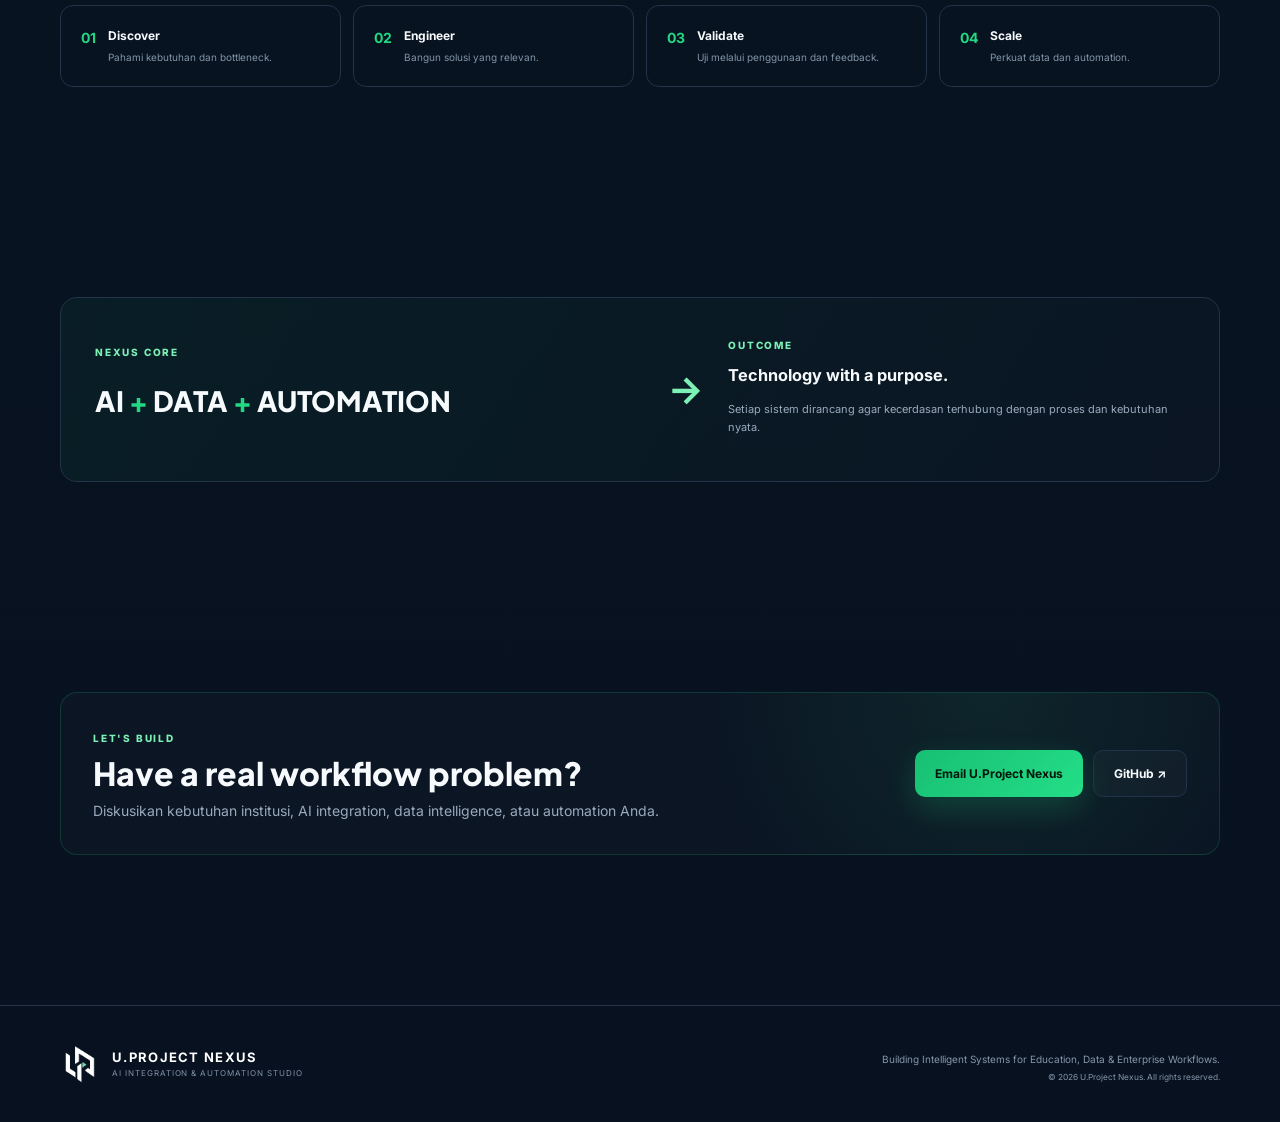
==== commit 43e6b473: "Update index.html" ====
--- a/index.html
+++ b/index.html
@@ -12,8 +12,8 @@
   <link rel="canonical" href="https://official.uproject-nexus.workers.dev/">
 
   <!-- 2. FAVICON & APPLE TOUCH ICON -->
-  <link rel="icon" type="image/png" href="https://official.uproject-nexus.workers.dev/assets/light_favicon_nexus.png">
-  <link rel="apple-touch-icon" href="https://official.uproject-nexus.workers.dev/assets/light_favicon_nexus.png">
+  <link rel="icon" type="image/png" href="https://official.uproject-nexus.workers.dev/assets/light_favicon_nexus.png" class="smooth-icon" alt="UPN">
+  <link rel="apple-touch-icon" href="https://official.uproject-nexus.workers.dev/assets/light_favicon_nexus.png" class="smooth-icon" alt="UPN">
 
   <!-- 3. OPEN GRAPH META TAGS (WhatsApp, LinkedIn, Facebook, Telegram) -->
   <meta property="og:type" content="website">
@@ -22,14 +22,14 @@
   <meta property="og:url" content="https://official.uproject-nexus.workers.dev/">
   <meta property="og:title" content="U.Project Nexus — AI Integration & Automation Studio">
   <meta property="og:description" content="U.Project Systems — Intelligent Systems. Building Intelligent Systems for Education, Data & Enterprise Workflows.">
-  <meta property="og:image" content="https://official.uproject-nexus.workers.dev/assets/light_favicon_nexus.png">
+  <meta property="og:image" content="https://official.uproject-nexus.workers.dev/assets/light_favicon_nexus.png" class="smooth-icon" alt="UPN">
   <meta property="og:image:alt" content="U.Project Nexus Logo">
 
   <!-- 4. TWITTER / X CARD META TAGS -->
   <meta name="twitter:card" content="summary_large_image">
   <meta name="twitter:title" content="U.Project Nexus — AI Integration & Automation Studio">
   <meta name="twitter:description" content="U.Project Systems — Intelligent Systems. Building Intelligent Systems for Education, Data & Enterprise Workflows.">
-  <meta name="twitter:image" content="https://official.uproject-nexus.workers.dev/assets/light_favicon_nexus.png">
+  <meta name="twitter:image" content="https://official.uproject-nexus.workers.dev/assets/light_favicon_nexus.png" class="smooth-icon" alt="UPN">
 
   <!-- 5. ASSETS, FONTS & STYLESHEETS -->
   <link rel="preconnect" href="https://fonts.googleapis.com">
--- a/style.css
+++ b/style.css
@@ -63,6 +63,13 @@
   display: flex;
   align-items: center;
   justify-content: space-between;
+}
+
+.smooth-icon {
+  width: 48px;
+  height: 48px;
+  border-radius: 22%; /* Otomatis melengkung halus ala Apple/OpenAI */
+  overflow: hidden;   /* Memastikan sudut gambar terpotong rapi mengikuti lekukan */
 }
 
 /* Brand & Logo */
@@ -268,10 +275,11 @@
   width: 140px;
   height: 140px;
   border-radius: 34px;
-  background: #f5faf8;
+  background: #07111f; /* Mengubah background menjadi Navy khas UPN */
+  border: 1px solid rgba(33, 216, 131, 0.25); /* Bingkai emerald tipis agar presisi */
   display: grid;
   place-items: center;
-  box-shadow: 0 0 55px rgba(33, 216, 131, 0.17), 0 25px 60px rgba(0, 0, 0, 0.35);
+  box-shadow: 0 0 55px rgba(33, 216, 131, 0.2), 0 25px 60px rgba(0, 0, 0, 0.5);
 }
 
 .core img {
